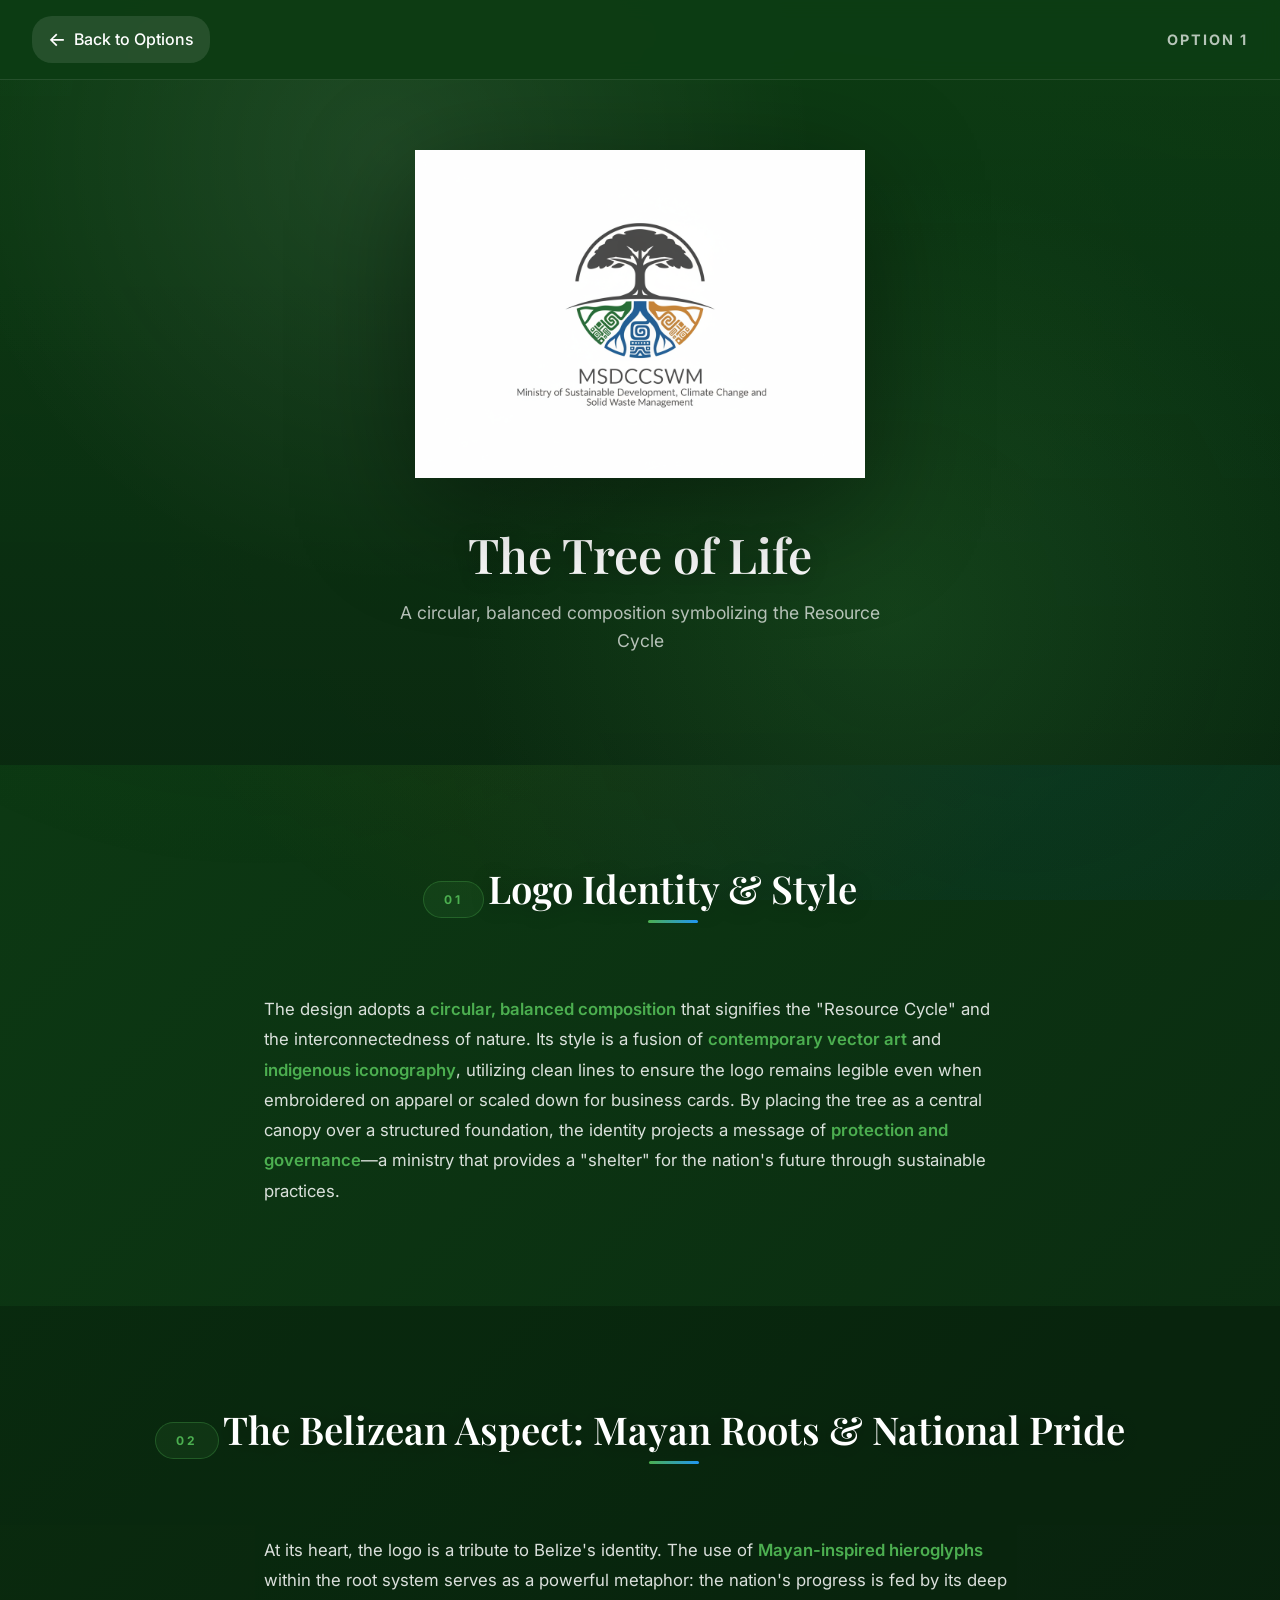
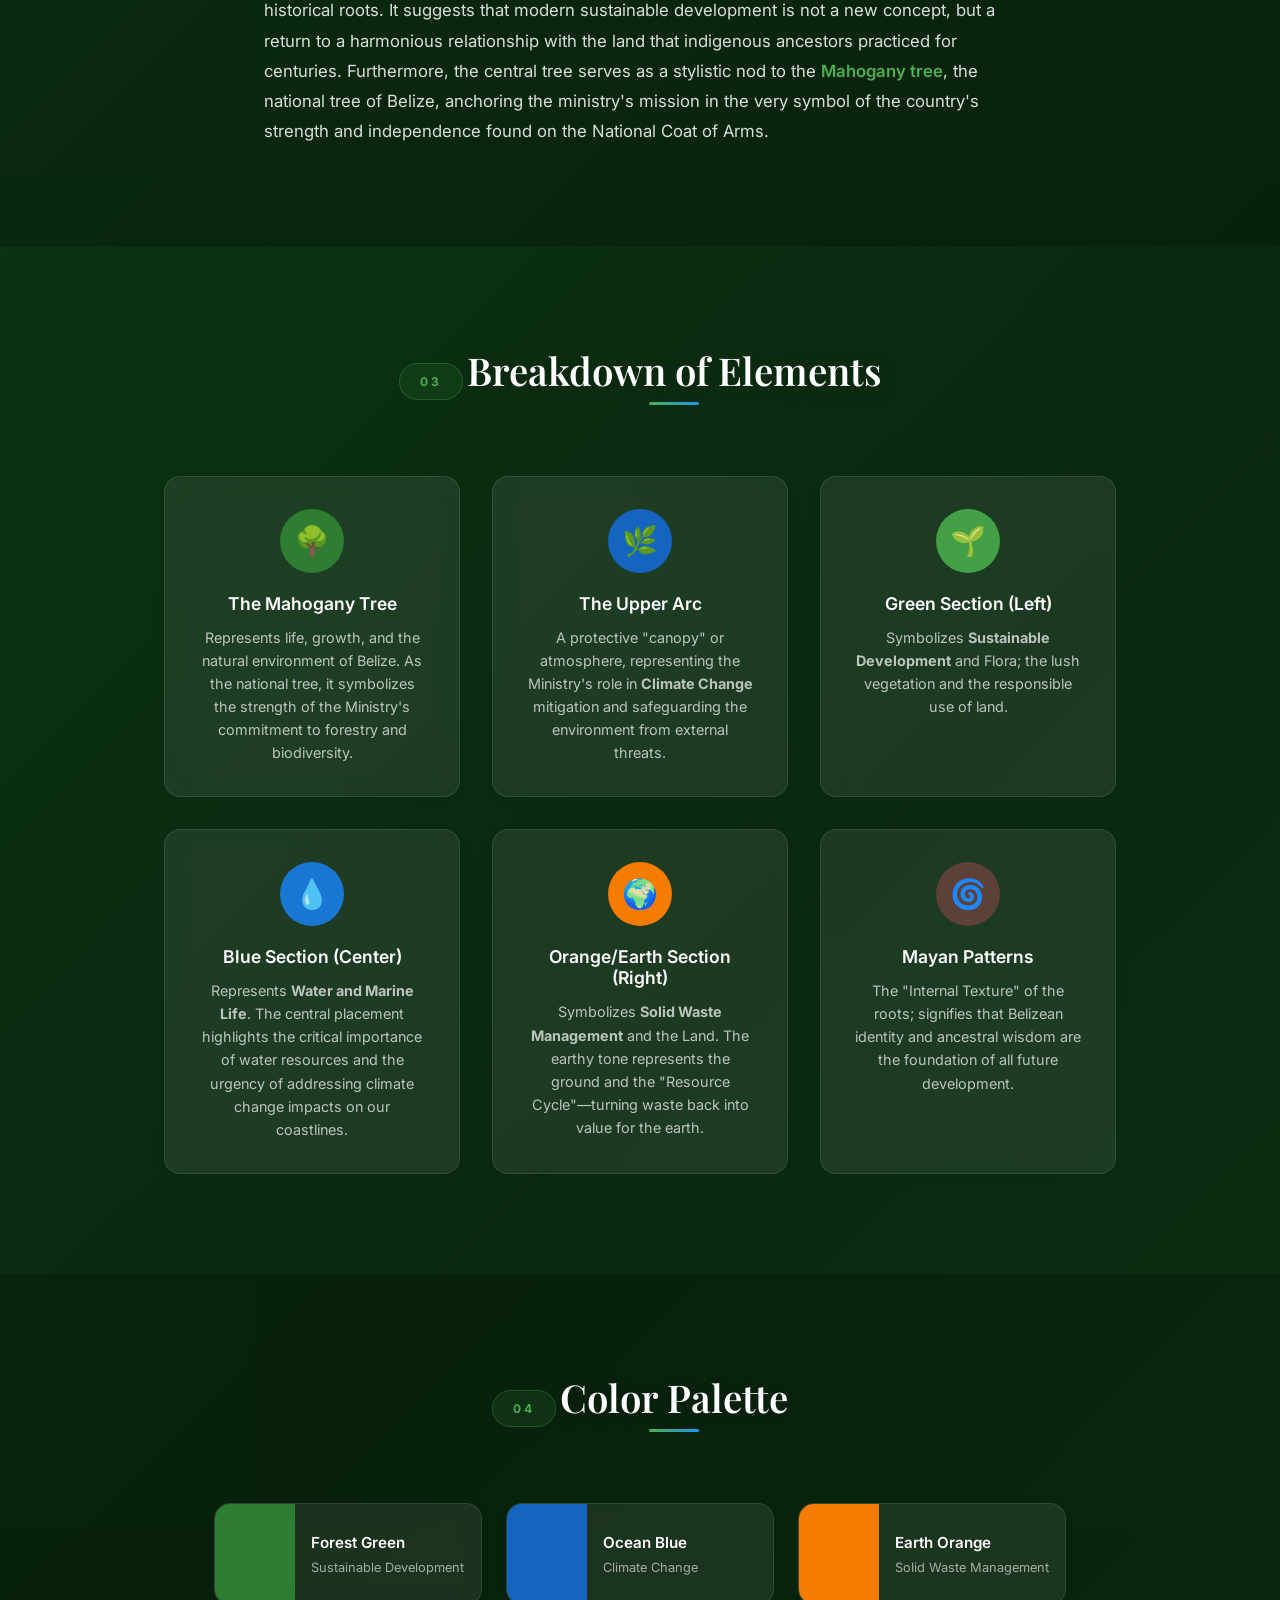
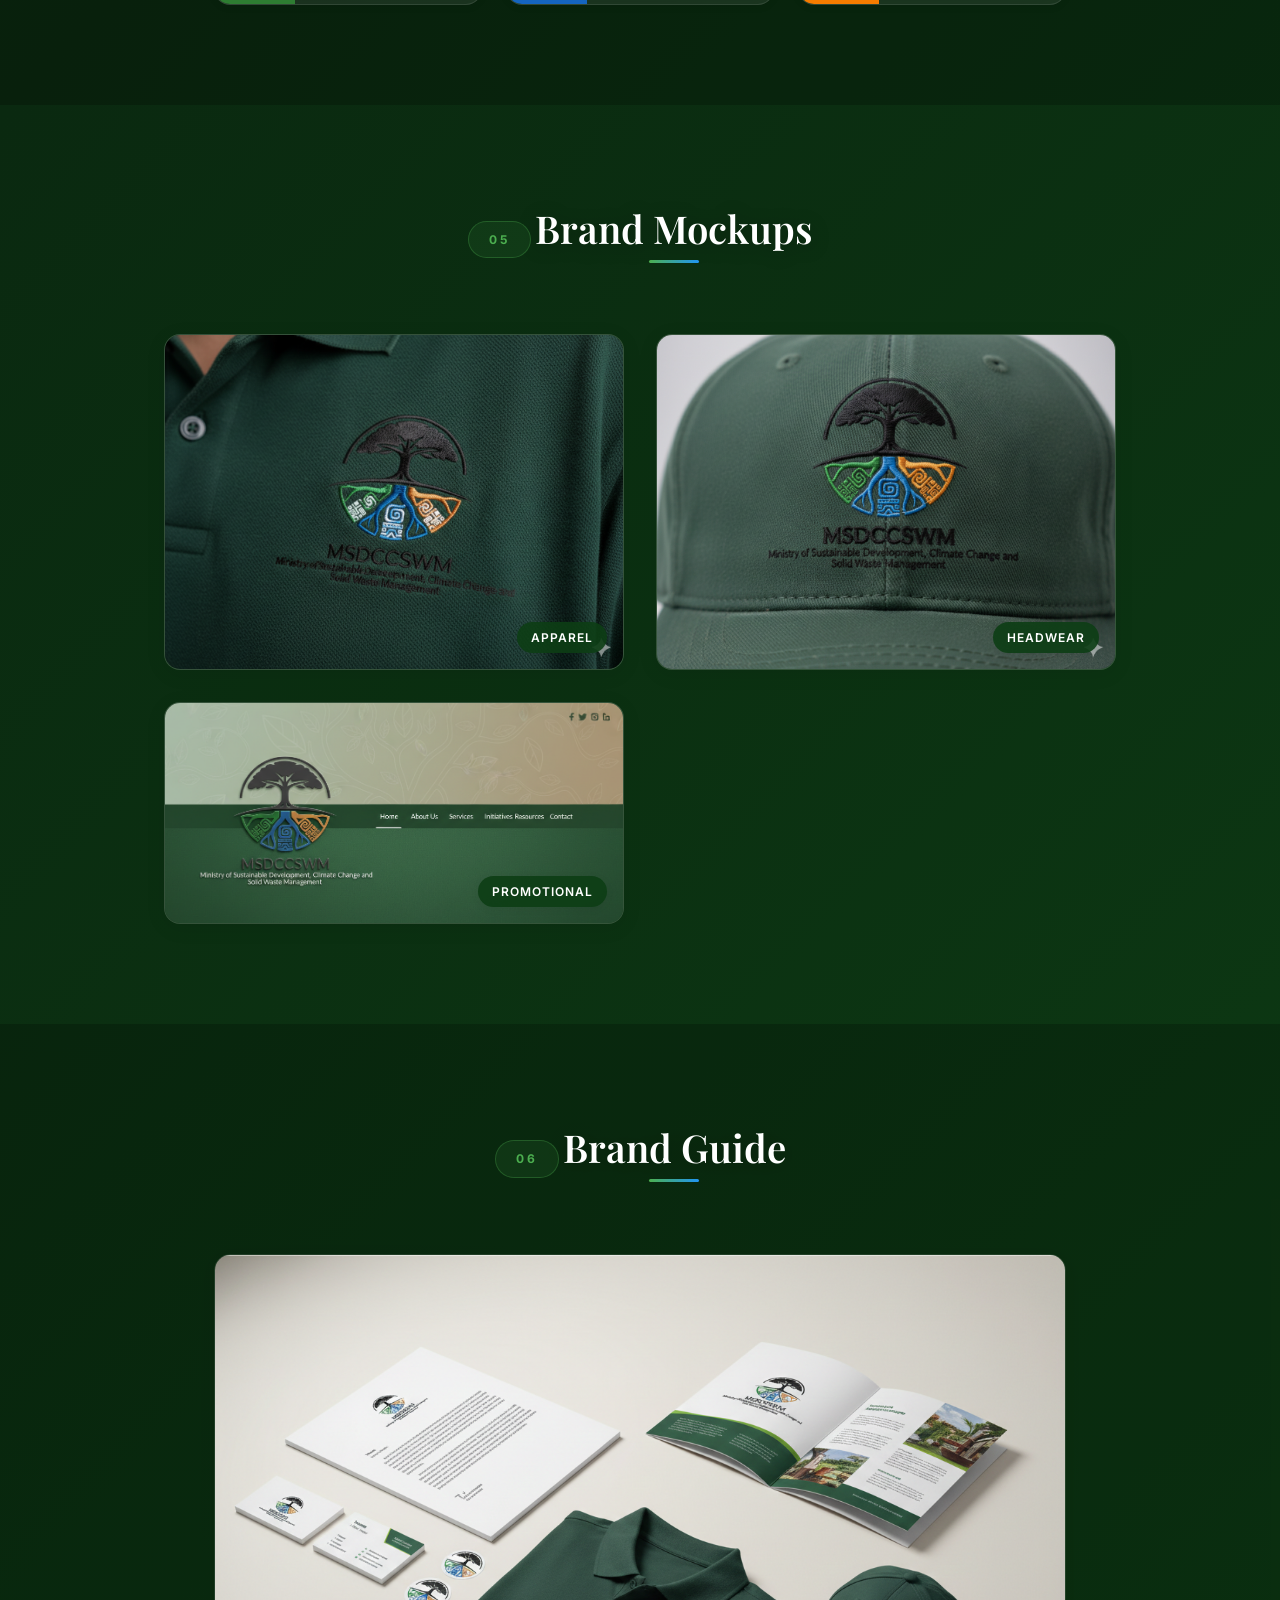
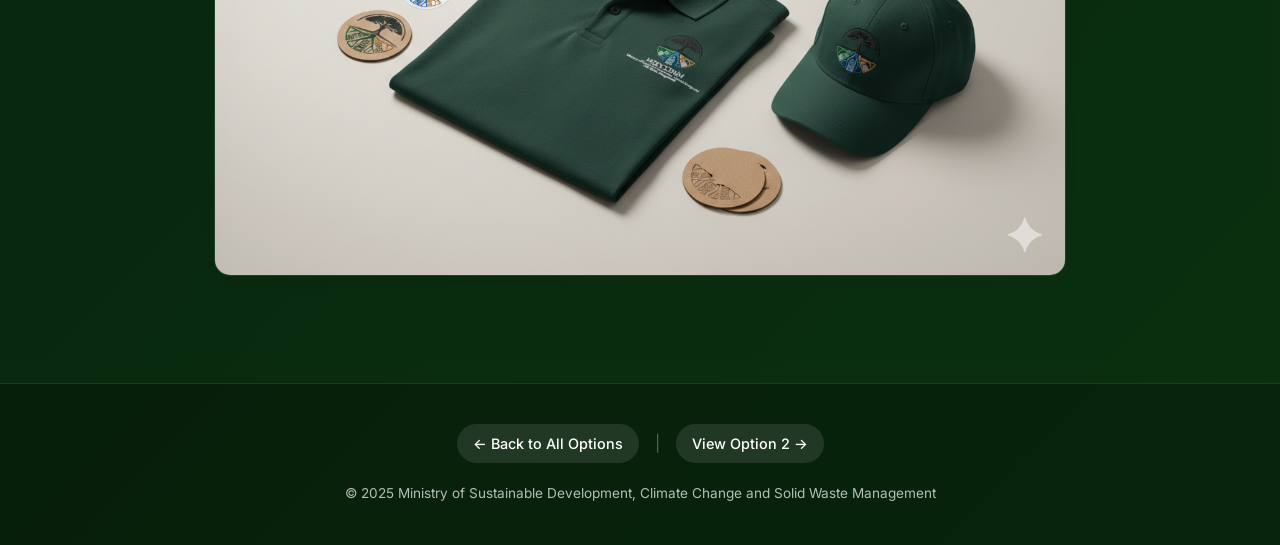
==== public/option1/index.html @ 7a2a5874 "Working V1 - Dark green theme, bigger logos, animations, lightbox" ====
<!DOCTYPE html>
<html lang="en">
<head>
    <meta charset="UTF-8">
    <meta name="viewport" content="width=device-width, initial-scale=1.0">
    <title>Option 1 - MSDCCSWM New Logo</title>
    <link rel="stylesheet" href="../css/styles.css">
    <link rel="stylesheet" href="../css/option.css">
    <link rel="preconnect" href="https://fonts.googleapis.com">
    <link rel="preconnect" href="https://fonts.gstatic.com" crossorigin>
    <link href="https://fonts.googleapis.com/css2?family=Playfair+Display:wght@400;600;700&family=Inter:wght@300;400;500;600;700&display=swap" rel="stylesheet">
</head>
<body class="option-page option-1">
    <div class="bg-pattern"></div>
    
    <!-- Navigation -->
    <nav class="top-nav">
        <a href="../index.html" class="back-link">
            <span class="back-arrow">←</span> Back to Options
        </a>
        <div class="nav-title">Option 1</div>
    </nav>

    <!-- Hero Section -->
    <section class="option-hero">
        <div class="container">
            <div class="hero-logo">
                <img src="../Option 1/LOGO.png" alt="Option 1 Logo">
            </div>
            <h1 class="hero-title">The Tree of Life</h1>
            <p class="hero-tagline">A circular, balanced composition symbolizing the Resource Cycle</p>
        </div>
    </section>

    <!-- Logo Identity -->
    <section class="content-section" id="identity">
        <div class="container">
            <div class="section-header">
                <span class="section-label">01</span>
                <h2>Logo Identity & Style</h2>
            </div>
            <div class="section-content">
                <p>The design adopts a <strong>circular, balanced composition</strong> that signifies the "Resource Cycle" and the interconnectedness of nature. Its style is a fusion of <strong>contemporary vector art</strong> and <strong>indigenous iconography</strong>, utilizing clean lines to ensure the logo remains legible even when embroidered on apparel or scaled down for business cards. By placing the tree as a central canopy over a structured foundation, the identity projects a message of <strong>protection and governance</strong>—a ministry that provides a "shelter" for the nation's future through sustainable practices.</p>
            </div>
        </div>
    </section>

    <!-- Belizean Aspect -->
    <section class="content-section alt-bg" id="belizean">
        <div class="container">
            <div class="section-header">
                <span class="section-label">02</span>
                <h2>The Belizean Aspect: Mayan Roots & National Pride</h2>
            </div>
            <div class="section-content">
                <p>At its heart, the logo is a tribute to Belize's identity. The use of <strong>Mayan-inspired hieroglyphs</strong> within the root system serves as a powerful metaphor: the nation's progress is fed by its deep historical roots. It suggests that modern sustainable development is not a new concept, but a return to a harmonious relationship with the land that indigenous ancestors practiced for centuries. Furthermore, the central tree serves as a stylistic nod to the <strong>Mahogany tree</strong>, the national tree of Belize, anchoring the ministry's mission in the very symbol of the country's strength and independence found on the National Coat of Arms.</p>
            </div>
        </div>
    </section>

    <!-- Breakdown -->
    <section class="content-section" id="breakdown">
        <div class="container">
            <div class="section-header">
                <span class="section-label">03</span>
                <h2>Breakdown of Elements</h2>
            </div>
            <div class="elements-grid">
                <div class="element-card">
                    <div class="element-icon" style="background: #2E7D32;">
                        <span>🌳</span>
                    </div>
                    <h3>The Mahogany Tree</h3>
                    <p>Represents life, growth, and the natural environment of Belize. As the national tree, it symbolizes the strength of the Ministry's commitment to forestry and biodiversity.</p>
                </div>
                <div class="element-card">
                    <div class="element-icon" style="background: #1565C0;">
                        <span>🌿</span>
                    </div>
                    <h3>The Upper Arc</h3>
                    <p>A protective "canopy" or atmosphere, representing the Ministry's role in <strong>Climate Change</strong> mitigation and safeguarding the environment from external threats.</p>
                </div>
                <div class="element-card">
                    <div class="element-icon" style="background: #43A047;">
                        <span>🌱</span>
                    </div>
                    <h3>Green Section (Left)</h3>
                    <p>Symbolizes <strong>Sustainable Development</strong> and Flora; the lush vegetation and the responsible use of land.</p>
                </div>
                <div class="element-card">
                    <div class="element-icon" style="background: #1976D2;">
                        <span>💧</span>
                    </div>
                    <h3>Blue Section (Center)</h3>
                    <p>Represents <strong>Water and Marine Life</strong>. The central placement highlights the critical importance of water resources and the urgency of addressing climate change impacts on our coastlines.</p>
                </div>
                <div class="element-card">
                    <div class="element-icon" style="background: #F57C00;">
                        <span>🌍</span>
                    </div>
                    <h3>Orange/Earth Section (Right)</h3>
                    <p>Symbolizes <strong>Solid Waste Management</strong> and the Land. The earthy tone represents the ground and the "Resource Cycle"—turning waste back into value for the earth.</p>
                </div>
                <div class="element-card">
                    <div class="element-icon" style="background: #5D4037;">
                        <span>🌀</span>
                    </div>
                    <h3>Mayan Patterns</h3>
                    <p>The "Internal Texture" of the roots; signifies that Belizean identity and ancestral wisdom are the foundation of all future development.</p>
                </div>
            </div>
        </div>
    </section>

    <!-- Color Guide -->
    <section class="content-section alt-bg" id="colors">
        <div class="container">
            <div class="section-header">
                <span class="section-label">04</span>
                <h2>Color Palette</h2>
            </div>
            <div class="color-palette">
                <div class="color-item">
                    <div class="color-swatch" style="background: #2E7D32;"></div>
                    <div class="color-info">
                        <span class="color-name">Forest Green</span>
                        <span class="color-use">Sustainable Development</span>
                    </div>
                </div>
                <div class="color-item">
                    <div class="color-swatch" style="background: #1565C0;"></div>
                    <div class="color-info">
                        <span class="color-name">Ocean Blue</span>
                        <span class="color-use">Climate Change</span>
                    </div>
                </div>
                <div class="color-item">
                    <div class="color-swatch" style="background: #F57C00;"></div>
                    <div class="color-info">
                        <span class="color-name">Earth Orange</span>
                        <span class="color-use">Solid Waste Management</span>
                    </div>
                </div>
            </div>
        </div>
    </section>

    <!-- Mockups -->
    <section class="content-section" id="mockups">
        <div class="container">
            <div class="section-header">
                <span class="section-label">05</span>
                <h2>Brand Mockups</h2>
            </div>
            <div class="mockups-grid">
                <div class="mockup-card">
                    <img src="../Option 1/SHIRT MOC UP.png" alt="Shirt Mockup">
                    <span class="mockup-label">Apparel</span>
                </div>
                <div class="mockup-card">
                    <img src="../Option 1/CAM MOC UP.png" alt="Cap Mockup">
                    <span class="mockup-label">Headwear</span>
                </div>
                <div class="mockup-card">
                    <img src="../Option 1/BANNER.png" alt="Banner Mockup">
                    <span class="mockup-label">Promotional</span>
                </div>
            </div>
        </div>
    </section>

    <!-- Brand Guide -->
    <section class="content-section alt-bg" id="brandguide">
        <div class="container">
            <div class="section-header">
                <span class="section-label">06</span>
                <h2>Brand Guide</h2>
            </div>
            <div class="brand-guide">
                <img src="../Option 1/BRAND .png" alt="Brand Guide" class="brand-guide-img">
            </div>
        </div>
    </section>

    <!-- Footer -->
    <footer class="footer">
        <div class="container">
            <div class="footer-nav">
                <a href="../index.html">← Back to All Options</a>
                <span class="divider">|</span>
                <a href="../option2/index.html">View Option 2 →</a>
            </div>
            <p>&copy; 2025 Ministry of Sustainable Development, Climate Change and Solid Waste Management</p>
        </div>
    </footer>

    <script src="../js/main.js"></script>
</body>
</html>
---- public/css/styles.css ----
:root {
    --primary-green: #1B5E20;
    --primary-blue: #0277BD;
    --primary-orange: #F57C00;
    --dark-green: #0D3D14;
    --text-dark: #1a1a1a;
    --text-light: #888;
    --bg-light: #f5f5f0;
    --white: #ffffff;
    --shadow-sm: 0 2px 8px rgba(0,0,0,0.06);
    --shadow-md: 0 4px 20px rgba(0,0,0,0.08);
    --shadow-lg: 0 8px 40px rgba(0,0,0,0.12);
    --shadow-glow: 0 0 60px rgba(27, 94, 32, 0.3);
    --radius-sm: 8px;
    --radius-md: 16px;
    --radius-lg: 24px;
}

* {
    margin: 0;
    padding: 0;
    box-sizing: border-box;
}

html {
    scroll-behavior: smooth;
}

body {
    font-family: 'Inter', -apple-system, BlinkMacSystemFont, sans-serif;
    background: linear-gradient(135deg, var(--dark-green) 0%, #0a2910 50%, var(--dark-green) 100%);
    color: var(--white);
    line-height: 1.6;
    overflow-x: hidden;
    min-height: 100vh;
}

h1, h2, h3, h4 {
    font-family: 'Playfair Display', Georgia, serif;
    font-weight: 600;
    line-height: 1.2;
}

.container {
    max-width: 1200px;
    margin: 0 auto;
    padding: 0 24px;
}

/* Background Pattern */
.bg-pattern {
    position: fixed;
    top: 0;
    left: 0;
    width: 100%;
    height: 100%;
    background-image: 
        radial-gradient(circle at 20% 30%, rgba(27, 94, 32, 0.15) 0%, transparent 50%),
        radial-gradient(circle at 80% 70%, rgba(2, 119, 189, 0.1) 0%, transparent 50%),
        radial-gradient(circle at 50% 50%, rgba(245, 124, 0, 0.08) 0%, transparent 70%);
    pointer-events: none;
    z-index: -1;
}

/* Floating Shapes */
.floating-shape {
    position: fixed;
    border-radius: 50%;
    opacity: 0.3;
    pointer-events: none;
    z-index: -1;
    animation: float 20s ease-in-out infinite;
}

.shape-1 {
    width: 400px;
    height: 400px;
    background: linear-gradient(135deg, rgba(27, 94, 32, 0.2), transparent);
    top: 5%;
    left: -150px;
    animation-delay: 0s;
}

.shape-2 {
    width: 300px;
    height: 300px;
    background: linear-gradient(135deg, rgba(2, 119, 189, 0.15), transparent);
    top: 30%;
    right: -100px;
    animation-delay: -5s;
}

.shape-3 {
    width: 350px;
    height: 350px;
    background: linear-gradient(135deg, rgba(245, 124, 0, 0.1), transparent);
    bottom: 10%;
    left: 10%;
    animation-delay: -10s;
}

@keyframes float {
    0%, 100% { transform: translate(0, 0) rotate(0deg); }
    25% { transform: translate(30px, -30px) rotate(5deg); }
    50% { transform: translate(0, -40px) rotate(0deg); }
    75% { transform: translate(-30px, -20px) rotate(-5deg); }
}

/* Walk-in Animations */
@keyframes walkInLeft {
    from {
        opacity: 0;
        transform: translateX(-100px);
    }
    to {
        opacity: 1;
        transform: translateX(0);
    }
}

@keyframes walkInRight {
    from {
        opacity: 0;
        transform: translateX(100px);
    }
    to {
        opacity: 1;
        transform: translateX(0);
    }
}

@keyframes walkInUp {
    from {
        opacity: 0;
        transform: translateY(60px);
    }
    to {
        opacity: 1;
        transform: translateY(0);
    }
}

@keyframes scaleIn {
    from {
        opacity: 0;
        transform: scale(0.8);
    }
    to {
        opacity: 1;
        transform: scale(1);
    }
}

@keyframes glowPulse {
    0%, 100% { box-shadow: 0 0 30px rgba(27, 94, 32, 0.3); }
    50% { box-shadow: 0 0 60px rgba(27, 94, 32, 0.5); }
}

/* Old Logo Section */
.old-logo-section {
    min-height: 100vh;
    display: flex;
    flex-direction: column;
    justify-content: center;
    align-items: center;
    padding: 60px 24px;
    position: relative;
    background: linear-gradient(180deg, rgba(13, 61, 20, 0.95) 0%, rgba(10, 41, 16, 0.98) 100%);
    overflow: hidden;
}

.old-logo-section::before {
    content: '';
    position: absolute;
    top: 0;
    left: 0;
    right: 0;
    bottom: 0;
    background: 
        radial-gradient(circle at 30% 20%, rgba(255,255,255,0.05) 0%, transparent 40%),
        radial-gradient(circle at 70% 80%, rgba(27, 94, 32, 0.2) 0%, transparent 40%);
    pointer-events: none;
}

.section-label {
    font-size: 12px;
    font-weight: 600;
    letter-spacing: 3px;
    text-transform: uppercase;
    color: rgba(255,255,255,0.6);
    margin-bottom: 32px;
    padding: 8px 20px;
    border: 1px solid rgba(255,255,255,0.2);
    border-radius: 30px;
    animation: walkInUp 0.8s ease-out;
    position: relative;
    z-index: 1;
}

.old-logo-wrapper {
    position: relative;
    animation: scaleIn 1s ease-out, glowPulse 4s ease-in-out infinite;
    z-index: 1;
}

.old-logo {
    max-width: 600px;
    width: 100%;
    height: auto;
    filter: drop-shadow(0 20px 60px rgba(0,0,0,0.4));
    transition: transform 0.5s ease, filter 0.5s ease;
}

.old-logo:hover {
    transform: scale(1.05);
    filter: drop-shadow(0 30px 80px rgba(27, 94, 32, 0.5));
}

.scroll-indicator {
    position: absolute;
    bottom: 40px;
    left: 50%;
    transform: translateX(-50%);
    display: flex;
    flex-direction: column;
    align-items: center;
    gap: 12px;
    animation: fadeIn 1s ease-out 0.8s both;
}

.scroll-indicator span {
    font-size: 13px;
    color: rgba(255,255,255,0.5);
    letter-spacing: 1px;
}

.scroll-arrow {
    width: 24px;
    height: 24px;
    border-right: 2px solid #4CAF50;
    border-bottom: 2px solid #4CAF50;
    transform: rotate(45deg);
    animation: bounce 2s infinite;
}

@keyframes bounce {
    0%, 20%, 50%, 80%, 100% { transform: translateY(0) rotate(45deg); }
    40% { transform: translateY(10px) rotate(45deg); }
    60% { transform: translateY(5px) rotate(45deg); }
}

@keyframes fadeIn {
    from { opacity: 0; }
    to { opacity: 1; }
}

/* Options Section */
.options-section {
    padding: 100px 0;
    background: transparent;
    position: relative;
}

.options-section::before {
    content: '';
    position: absolute;
    top: 0;
    left: 0;
    right: 0;
    height: 1px;
    background: linear-gradient(90deg, transparent, rgba(255,255,255,0.2), transparent);
}

.main-title {
    text-align: center;
    margin-bottom: 80px;
    animation: walkInUp 0.8s ease-out;
}

.main-title h1 {
    font-size: clamp(2.5rem, 5vw, 4rem);
    color: var(--white);
    margin-bottom: 16px;
    position: relative;
    display: inline-block;
    text-shadow: 0 2px 20px rgba(0,0,0,0.3);
}

.main-title h1::after {
    content: '';
    position: absolute;
    bottom: -8px;
    left: 50%;
    transform: translateX(-50%);
    width: 60px;
    height: 3px;
    background: linear-gradient(90deg, #4CAF50, #2196F3);
    border-radius: 2px;
}

.main-title .subtitle {
    font-size: 1.1rem;
    color: #4CAF50;
    font-weight: 500;
    margin-top: 24px;
    letter-spacing: 0.5px;
}

.main-title .tagline {
    font-size: 1rem;
    color: rgba(255,255,255,0.7);
    margin-top: 12px;
    max-width: 600px;
    margin-left: auto;
    margin-right: auto;
}

/* Options Grid */
.options-grid {
    display: grid;
    grid-template-columns: repeat(auto-fit, minmax(340px, 1fr));
    gap: 40px;
    max-width: 1100px;
    margin: 0 auto;
}

.option-card {
    background: rgba(255, 255, 255, 0.08);
    backdrop-filter: blur(10px);
    border: 1px solid rgba(255, 255, 255, 0.1);
    border-radius: var(--radius-lg);
    overflow: hidden;
    box-shadow: var(--shadow-md);
    transition: all 0.4s cubic-bezier(0.4, 0, 0.2, 1);
    position: relative;
    animation: walkInUp 0.8s ease-out both;
}

.option-card:nth-child(1) { animation-delay: 0.1s; }
.option-card:nth-child(2) { animation-delay: 0.2s; }
.option-card:nth-child(3) { animation-delay: 0.3s; }

.option-card:hover {
    transform: translateY(-12px) scale(1.02);
    box-shadow: var(--shadow-lg), 0 0 40px rgba(27, 94, 32, 0.2);
    background: rgba(255, 255, 255, 0.12);
}

.option-number {
    position: absolute;
    top: 20px;
    left: 20px;
    background: linear-gradient(135deg, #4CAF50, #2E7D32);
    color: var(--white);
    font-size: 11px;
    font-weight: 700;
    letter-spacing: 2px;
    padding: 6px 14px;
    border-radius: 20px;
    z-index: 2;
}

.option-preview {
    background: linear-gradient(135deg, rgba(255,255,255,0.1) 0%, rgba(255,255,255,0.02) 100%);
    padding: 50px 40px;
    display: flex;
    align-items: center;
    justify-content: center;
    position: relative;
    overflow: hidden;
}

.option-preview::before {
    content: '';
    position: absolute;
    top: 0;
    left: 0;
    right: 0;
    bottom: 0;
    background: 
        radial-gradient(circle at 30% 30%, rgba(255,255,255,0.1) 0%, transparent 50%),
        radial-gradient(circle at 70% 70%, rgba(0,0,0,0.1) 0%, transparent 50%);
}

.option-preview img {
    max-width: 180px;
    width: 100%;
    height: auto;
    position: relative;
    z-index: 1;
    transition: transform 0.4s ease, filter 0.4s ease;
    filter: drop-shadow(0 10px 30px rgba(0,0,0,0.3));
}

.option-card:hover .option-preview img {
    transform: scale(1.15);
    filter: drop-shadow(0 20px 40px rgba(27, 94, 32, 0.4));
}

.option-info {
    padding: 32px;
}

.option-info h2 {
    font-size: 1.4rem;
    margin-bottom: 12px;
    color: var(--white);
}

.option-info p {
    font-size: 0.95rem;
    color: rgba(255,255,255,0.7);
    line-height: 1.7;
    margin-bottom: 24px;
}

.btn {
    display: inline-block;
    padding: 14px 32px;
    font-size: 0.9rem;
    font-weight: 600;
    letter-spacing: 0.5px;
    text-decoration: none;
    border-radius: var(--radius-sm);
    transition: all 0.3s ease;
    cursor: pointer;
    width: 100%;
    text-align: center;
}

.btn-primary {
    background: linear-gradient(135deg, #4CAF50, #2E7D32);
    color: var(--white);
    border: none;
    box-shadow: 0 4px 15px rgba(27, 94, 32, 0.3);
}

.btn-primary:hover {
    background: linear-gradient(135deg, #66BB6A, #4CAF50);
    transform: translateY(-2px);
    box-shadow: 0 6px 20px rgba(27, 94, 32, 0.4);
}

.option-colors {
    display: flex;
    gap: 10px;
    padding: 0 32px 24px;
}

.color-dot {
    width: 28px;
    height: 28px;
    border-radius: 50%;
    box-shadow: inset 0 -2px 4px rgba(0,0,0,0.2), 0 2px 8px rgba(0,0,0,0.2);
    border: 2px solid rgba(255,255,255,0.2);
}

/* Footer */
.footer {
    background: rgba(0,0,0,0.3);
    color: var(--white);
    padding: 40px 0;
    text-align: center;
    border-top: 1px solid rgba(255,255,255,0.1);
}

.footer p {
    font-size: 0.9rem;
    opacity: 0.7;
}

.footer-sub {
    font-size: 0.8rem !important;
    opacity: 0.5 !important;
    margin-top: 8px;
    letter-spacing: 2px;
    text-transform: uppercase;
}

/* Responsive */
@media (max-width: 768px) {
    .old-logo-section {
        min-height: 80vh;
    }
    
    .old-logo {
        max-width: 350px;
    }
    
    .options-grid {
        grid-template-columns: 1fr;
        padding: 0 16px;
    }
    
    .main-title {
        margin-bottom: 48px;
        padding: 0 16px;
    }
    
    .option-info {
        padding: 24px;
    }
    
    .option-colors {
        padding: 0 24px 20px;
    }
}

/* Image Blow-up on Hover (Lightbox) */
.lightbox {
    display: none;
    position: fixed;
    top: 0;
    left: 0;
    width: 100%;
    height: 100%;
    background: rgba(0,0,0,0.95);
    z-index: 9999;
    justify-content: center;
    align-items: center;
    cursor: zoom-out;
    animation: fadeIn 0.3s ease;
}

.lightbox.active {
    display: flex;
}

.lightbox img {
    max-width: 90%;
    max-height: 90%;
    object-fit: contain;
    border-radius: var(--radius-md);
    box-shadow: 0 0 60px rgba(27, 94, 32, 0.3);
    transition: transform 0.3s ease;
}

.lightbox:hover img {
    transform: scale(1.05);
}

/* Interactive hover effects */
.hover-zoom {
    cursor: zoom-in;
    transition: transform 0.3s ease;
}

.hover-zoom:hover {
    transform: scale(1.05);
}

/* Version Badge */
.version-badge {
    position: fixed;
    top: 20px;
    right: 20px;
    background: linear-gradient(135deg, #4CAF50, #2E7D32);
    color: white;
    padding: 8px 16px;
    border-radius: 20px;
    font-size: 12px;
    font-weight: 700;
    letter-spacing: 1px;
    z-index: 9999;
    box-shadow: 0 4px 15px rgba(76, 175, 80, 0.4);
    animation: fadeIn 0.5s ease;
}
---- public/css/option.css ----
/* Option Page Styles - Working V1 */

body {
    background: linear-gradient(135deg, var(--dark-green) 0%, #0a2910 50%, var(--dark-green) 100%) !important;
    color: var(--white) !important;
}

/* Top Navigation */
.top-nav {
    position: fixed;
    top: 0;
    left: 0;
    right: 0;
    display: flex;
    justify-content: space-between;
    align-items: center;
    padding: 16px 32px;
    background: rgba(13, 61, 20, 0.95) !important;
    backdrop-filter: blur(10px);
    z-index: 1000;
    border-bottom: 1px solid rgba(255,255,255,0.1);
}

.back-link {
    display: flex;
    align-items: center;
    gap: 8px;
    color: var(--white) !important;
    text-decoration: none;
    font-weight: 500;
   0.9rem font-size: ;
    transition: all 0.3s ease;
    padding: 8px 16px;
    border-radius: 20px;
    background: rgba(255,255,255,0.1);
}

.back-link:hover {
    background: rgba(255,255,255,0.2);
    color: #4CAF50 !important;
}

.back-arrow {
    font-size: 1.2rem;
}

.nav-title {
    font-weight: 700;
    font-size: 0.9rem;
    letter-spacing: 2px;
    text-transform: uppercase;
    color: rgba(255,255,255,0.7);
}

/* Option Hero - BIGGER LOGO */
.option-hero {
    min-height: 85vh;
    display: flex;
    flex-direction: column;
    justify-content: center;
    align-items: center;
    padding: 120px 24px 80px;
    text-align: center;
    position: relative;
    background: linear-gradient(180deg, rgba(13, 61, 20, 0.9) 0%, rgba(10, 41, 16, 0.95) 100%);
    overflow: hidden;
}

.option-hero::before {
    content: '';
    position: absolute;
    top: 0;
    left: 0;
    right: 0;
    bottom: 0;
    background: 
        radial-gradient(circle at 30% 20%, rgba(255,255,255,0.08) 0%, transparent 40%),
        radial-gradient(circle at 70% 80%, rgba(76, 175, 80, 0.15) 0%, transparent 40%);
    pointer-events: none;
}

.hero-logo {
    margin-bottom: 40px;
    animation: scaleIn 1s ease-out, glowPulse 4s ease-in-out infinite;
    position: relative;
    z-index: 1;
}

.hero-logo img {
    max-width: 450px !important;
    width: 100%;
    height: auto;
    filter: drop-shadow(0 30px 60px rgba(0,0,0,0.4));
    transition: transform 0.5s ease, filter 0.5s ease;
}

.hero-logo:hover img {
    transform: scale(1.08);
    filter: drop-shadow(0 40px 80px rgba(76, 175, 80, 0.4));
}

.hero-title {
    font-size: clamp(2rem, 4vw, 3rem);
    color: var(--white) !important;
    margin-bottom: 16px;
    animation: walkInUp 0.8s ease-out 0.1s both;
    text-shadow: 0 2px 20px rgba(0,0,0,0.3);
}

.hero-tagline {
    font-size: 1.1rem;
    color: rgba(255,255,255,0.7) !important;
    max-width: 500px;
    animation: walkInUp 0.8s ease-out 0.2s both;
}

/* Animations */
@keyframes walkInUp {
    from {
        opacity: 0;
        transform: translateY(60px);
    }
    to {
        opacity: 1;
        transform: translateY(0);
    }
}

@keyframes scaleIn {
    from {
        opacity: 0;
        transform: scale(0.8);
    }
    to {
        opacity: 1;
        transform: scale(1);
    }
}

@keyframes glowPulse {
    0%, 100% { box-shadow: 0 0 40px rgba(76, 175, 80, 0.3); }
    50% { box-shadow: 0 0 80px rgba(76, 175, 80, 0.5); }
}

/* Content Sections */
.content-section {
    padding: 100px 0;
    position: relative;
}

.content-section.alt-bg {
    background: rgba(0,0,0,0.2) !important;
}

.section-header {
    text-align: center;
    margin-bottom: 60px;
    animation: walkInUp 0.6s ease-out;
}

.section-header .section-label {
    display: inline-block;
    font-size: 12px;
    font-weight: 700;
    letter-spacing: 3px;
    color: #4CAF50 !important;
    margin-bottom: 16px;
    padding: 8px 20px;
    border: 1px solid rgba(76, 175, 80, 0.3);
    border-radius: 20px;
    background: rgba(76, 175, 80, 0.1);
}

.section-header h2 {
    font-size: clamp(1.8rem, 3vw, 2.5rem);
    color: var(--white) !important;
    position: relative;
    display: inline-block;
    text-shadow: 0 2px 20px rgba(0,0,0,0.3);
}

.section-header h2::after {
    content: '';
    position: absolute;
    bottom: -12px;
    left: 50%;
    transform: translateX(-50%);
    width: 50px;
    height: 3px;
    background: linear-gradient(90deg, #4CAF50, #2196F3);
    border-radius: 2px;
}

.section-content {
    max-width: 800px;
    margin: 0 auto;
    padding: 0 24px;
}

.section-content p {
    font-size: 1.05rem;
    line-height: 1.8;
    color: rgba(255,255,255,0.85) !important;
}

.section-content p strong {
    color: #4CAF50 !important;
    font-weight: 600;
}

.section-content .mt-4 {
    margin-top: 24px;
}

/* Elements Grid */
.elements-grid {
    display: grid;
    grid-template-columns: repeat(auto-fit, minmax(280px, 1fr));
    gap: 32px;
    max-width: 1000px;
    margin: 0 auto;
    padding: 0 24px;
}

.element-card {
    background: rgba(255,255,255,0.08) !important;
    backdrop-filter: blur(10px);
    border: 1px solid rgba(255,255,255,0.1);
    border-radius: var(--radius-md);
    padding: 32px;
    box-shadow: var(--shadow-sm);
    transition: all 0.3s ease;
    text-align: center;
    animation: walkInUp 0.6s ease-out both;
}

.element-card:nth-child(1) { animation-delay: 0.1s; }
.element-card:nth-child(2) { animation-delay: 0.15s; }
.element-card:nth-child(3) { animation-delay: 0.2s; }
.element-card:nth-child(4) { animation-delay: 0.25s; }
.element-card:nth-child(5) { animation-delay: 0.3s; }
.element-card:nth-child(6) { animation-delay: 0.35s; }

.element-card:hover {
    transform: translateY(-8px);
    box-shadow: var(--shadow-lg), 0 0 30px rgba(76, 175, 80, 0.2);
    background: rgba(255,255,255,0.12) !important;
}

.element-icon {
    width: 64px;
    height: 64px;
    border-radius: 50%;
    display: flex;
    align-items: center;
    justify-content: center;
    margin: 0 auto 20px;
    font-size: 1.8rem;
}

.element-card h3 {
    font-family: 'Inter', sans-serif;
    font-size: 1.1rem;
    font-weight: 600;
    margin-bottom: 12px;
    color: var(--white) !important;
}

.element-card p {
    font-size: 0.9rem;
    color: rgba(255,255,255,0.7) !important;
    line-height: 1.6;
}

/* Color Palette */
.color-palette {
    display: grid;
    grid-template-columns: repeat(auto-fit, minmax(220px, 1fr));
    gap: 24px;
    max-width: 900px;
    margin: 0 auto;
    padding: 0 24px;
}

.color-item {
    background: rgba(255,255,255,0.08) !important;
    backdrop-filter: blur(10px);
    border: 1px solid rgba(255,255,255,0.1);
    border-radius: var(--radius-md);
    overflow: hidden;
    box-shadow: var(--shadow-sm);
    display: flex;
    transition: transform 0.3s ease, box-shadow 0.3s ease;
}

.color-item:hover {
    transform: translateY(-4px) scale(1.02);
    box-shadow: var(--shadow-md), 0 0 20px rgba(76, 175, 80, 0.2);
}

.color-swatch {
    width: 80px;
    min-height: 100px;
    flex-shrink: 0;
}

.color-info {
    padding: 16px;
    display: flex;
    flex-direction: column;
    justify-content: center;
}

.color-name {
    font-weight: 600;
    font-size: 0.95rem;
    color: var(--white) !important;
    margin-bottom: 4px;
}

.color-use {
    font-size: 0.8rem;
    color: rgba(255,255,255,0.6) !important;
    line-height: 1.4;
}

/* Color Symbolism */
.color-symbolism {
    margin-top: 40px;
    display: flex;
    flex-direction: column;
    gap: 20px;
}

.symbolism-item {
    display: flex;
    align-items: flex-start;
    gap: 16px;
    padding: 20px;
    background: rgba(255,255,255,0.08) !important;
    border: 1px solid rgba(255,255,255,0.1);
    border-radius: var(--radius-sm);
    box-shadow: var(--shadow-sm);
}

.symbolism-color {
    width: 40px;
    height: 40px;
    border-radius: 8px;
    flex-shrink: 0;
    border: 2px solid rgba(255,255,255,0.2);
}

.symbolism-item p, .symbolism-item div:not(.symbolism-color) {
    font-size: 0.95rem;
    color: rgba(255,255,255,0.85) !important;
    line-height: 1.6;
}

/* Mayan Elements */
.mayan-elements {
    margin-top: 40px;
    display: flex;
    flex-direction: column;
    gap: 24px;
}

.mayan-item {
    display: flex;
    align-items: flex-start;
    gap: 20px;
    padding: 24px;
    background: rgba(255,255,255,0.08) !important;
    border: 1px solid rgba(255,255,255,0.1);
    border-radius: var(--radius-md);
    box-shadow: var(--shadow-sm);
    transition: all 0.3s ease;
}

.mayan-item:hover {
    background: rgba(255,255,255,0.12) !important;
    transform: translateX(8px);
}

.mayan-icon {
    font-size: 2rem;
    width: 60px;
    height: 60px;
    display: flex;
    align-items: center;
    justify-content: center;
    background: rgba(76, 175, 80, 0.2);
    border-radius: 12px;
    flex-shrink: 0;
}

.mayan-item p {
    font-size: 0.95rem;
    color: rgba(255,255,255,0.85) !important;
    line-height: 1.6;
}

/* Mockups Grid - Image Blow-up on Hover */
.mockups-grid {
    display: grid;
    grid-template-columns: repeat(auto-fit, minmax(300px, 1fr));
    gap: 32px;
    max-width: 1000px;
    margin: 0 auto;
    padding: 0 24px;
}

.mockup-card {
    background: rgba(255,255,255,0.08) !important;
    border: 1px solid rgba(255,255,255,0.1);
    border-radius: var(--radius-md);
    overflow: hidden;
    box-shadow: var(--shadow-md);
    transition: all 0.3s ease;
    position: relative;
    cursor: zoom-in;
}

.mockup-card:hover {
    transform: translateY(-8px) scale(1.02);
    box-shadow: var(--shadow-lg), 0 0 40px rgba(76, 175, 80, 0.3);
}

.mockup-card img {
    width: 100%;
    height: auto;
    display: block;
    transition: transform 0.3s ease;
}

.mockup-card:hover img {
    transform: scale(1.1);
}

.mockup-label {
    position: absolute;
    bottom: 16px;
    right: 16px;
    background: rgba(13, 61, 20, 0.9) !important;
    color: var(--white);
    padding: 6px 14px;
    border-radius: 20px;
    font-size: 0.75rem;
    font-weight: 600;
    letter-spacing: 1px;
    text-transform: uppercase;
    box-shadow: var(--shadow-sm);
}

/* Brand Guide - Clickable */
.brand-guide {
    max-width: 900px;
    margin: 0 auto;
    padding: 0 24px;
}

.brand-guide-img {
    width: 100%;
    height: auto;
    border-radius: var(--radius-md);
    box-shadow: var(--shadow-md);
    transition: all 0.3s ease;
    cursor: zoom-in;
    border: 1px solid rgba(255,255,255,0.1);
}

.brand-guide-img:hover {
    transform: scale(1.02);
    box-shadow: var(--shadow-lg), 0 0 30px rgba(76, 175, 80, 0.3);
}

/* Footer */
.footer {
    background: rgba(0,0,0,0.4) !important;
    color: var(--white) !important;
    padding: 40px 0;
    text-align: center;
    border-top: 1px solid rgba(255,255,255,0.1);
}

.footer-nav {
    display: flex;
    justify-content: center;
    align-items: center;
    gap: 16px;
    margin-bottom: 20px;
}

.footer-nav a {
    color: var(--white) !important;
    text-decoration: none;
    font-weight: 500;
    font-size: 0.9rem;
    transition: all 0.3s ease;
    padding: 8px 16px;
    border-radius: 20px;
    background: rgba(255,255,255,0.1);
}

.footer-nav a:hover {
    background: rgba(76, 175, 80, 0.3);
    color: #4CAF50 !important;
}

.footer-nav .divider {
    opacity: 0.3;
}

.footer p {
    font-size: 0.85rem;
    opacity: 0.7;
}

/* Lightbox */
.lightbox {
    display: none;
    position: fixed;
    top: 0;
    left: 0;
    width: 100%;
    height: 100%;
    background: rgba(0,0,0,0.95);
    z-index: 9999;
    justify-content: center;
    align-items: center;
    cursor: zoom-out;
    animation: fadeIn 0.3s ease;
}

.lightbox.active {
    display: flex;
}

.lightbox img {
    max-width: 90%;
    max-height: 90%;
    object-fit: contain;
    border-radius: var(--radius-md);
    box-shadow: 0 0 60px rgba(76, 175, 80, 0.4);
    transition: transform 0.3s ease;
}

.lightbox:hover img {
    transform: scale(1.05);
}

@keyframes fadeIn {
    from { opacity: 0; }
    to { opacity: 1; }
}

/* Responsive */
@media (max-width: 768px) {
    .top-nav {
        padding: 12px 20px;
    }
    
    .nav-title {
        font-size: 0.75rem;
    }
    
    .option-hero {
        padding: 100px 20px 60px;
        min-height: 70vh;
    }
    
    .hero-logo img {
        max-width: 280px !important;
    }
    
    .content-section {
        padding: 60px 0;
    }
    
    .elements-grid,
    .mockups-grid {
        grid-template-columns: 1fr;
    }
    
    .mayan-item {
        flex-direction: column;
        text-align: center;
    }
    
    .mayan-icon {
        margin: 0 auto;
    }
    
    .color-item {
        flex-direction: column;
    }
    
    .color-swatch {
        width: 100%;
        height: 60px;
    }
}
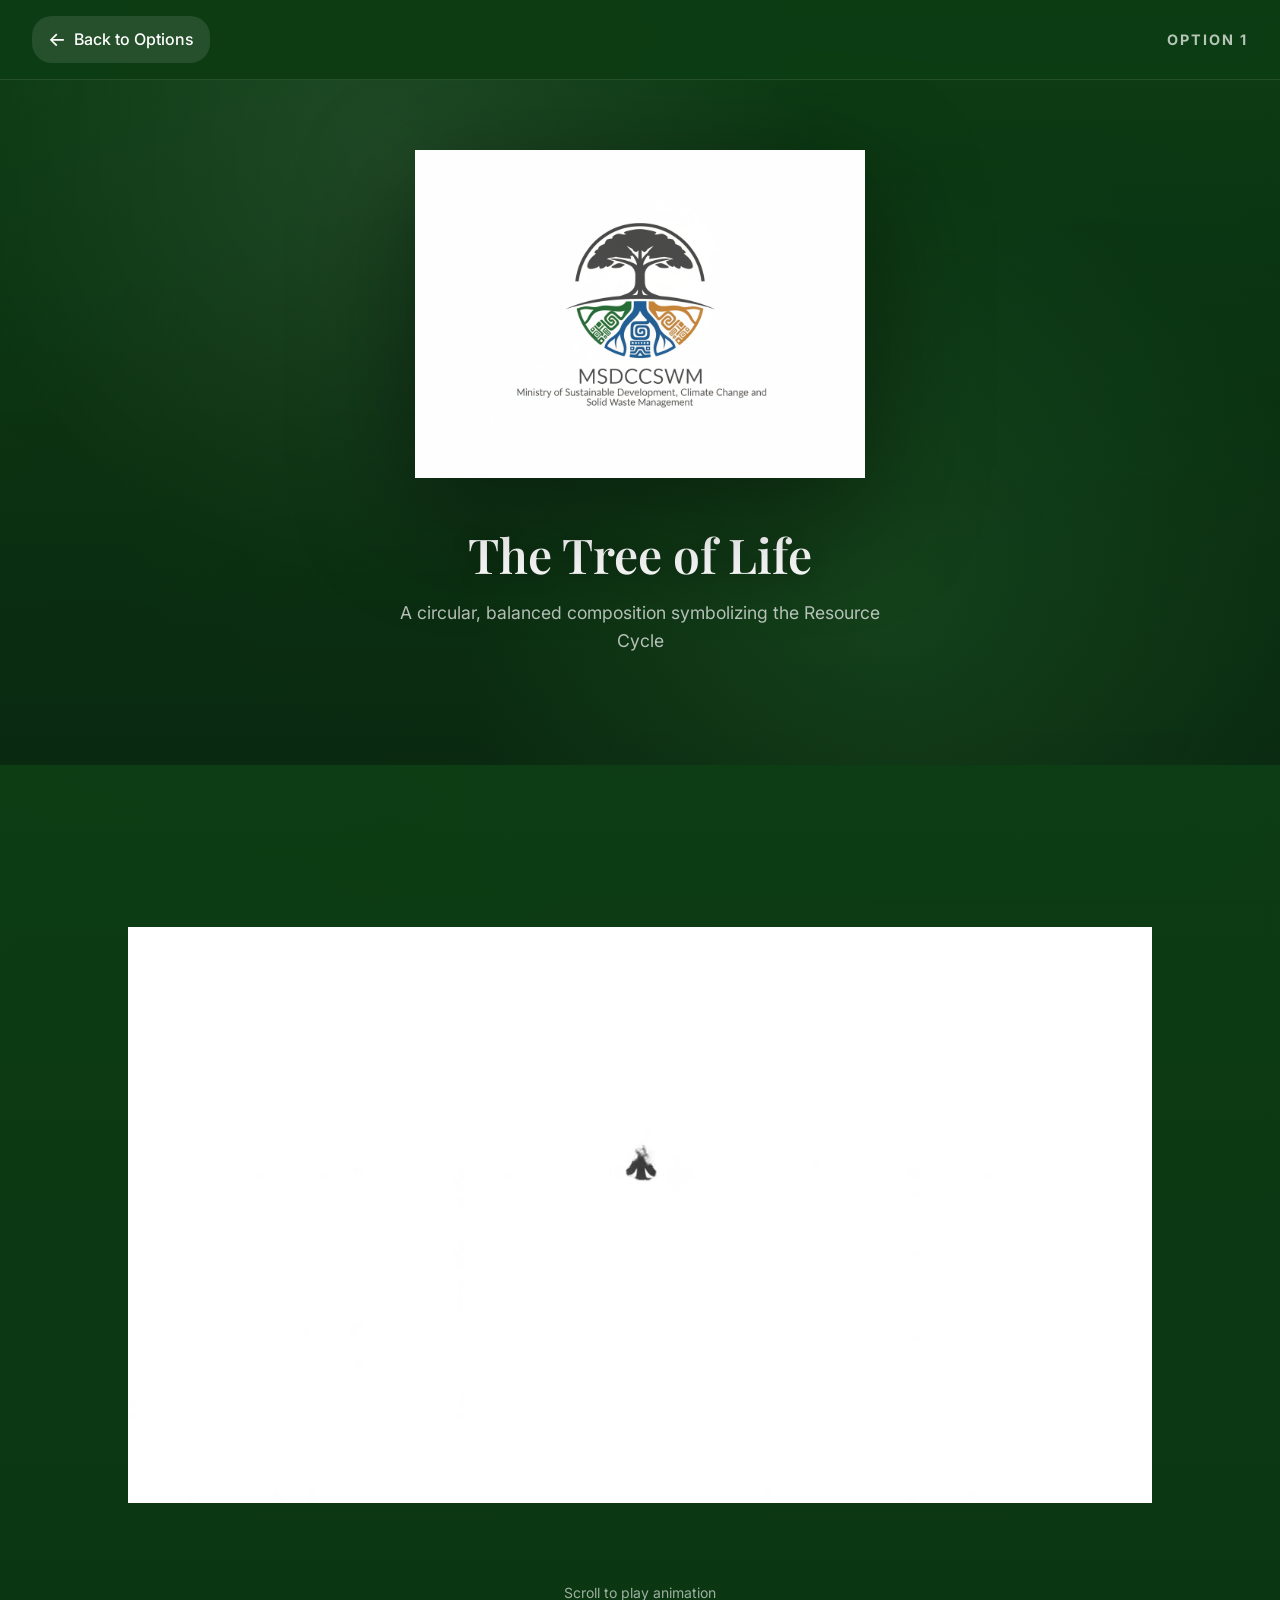
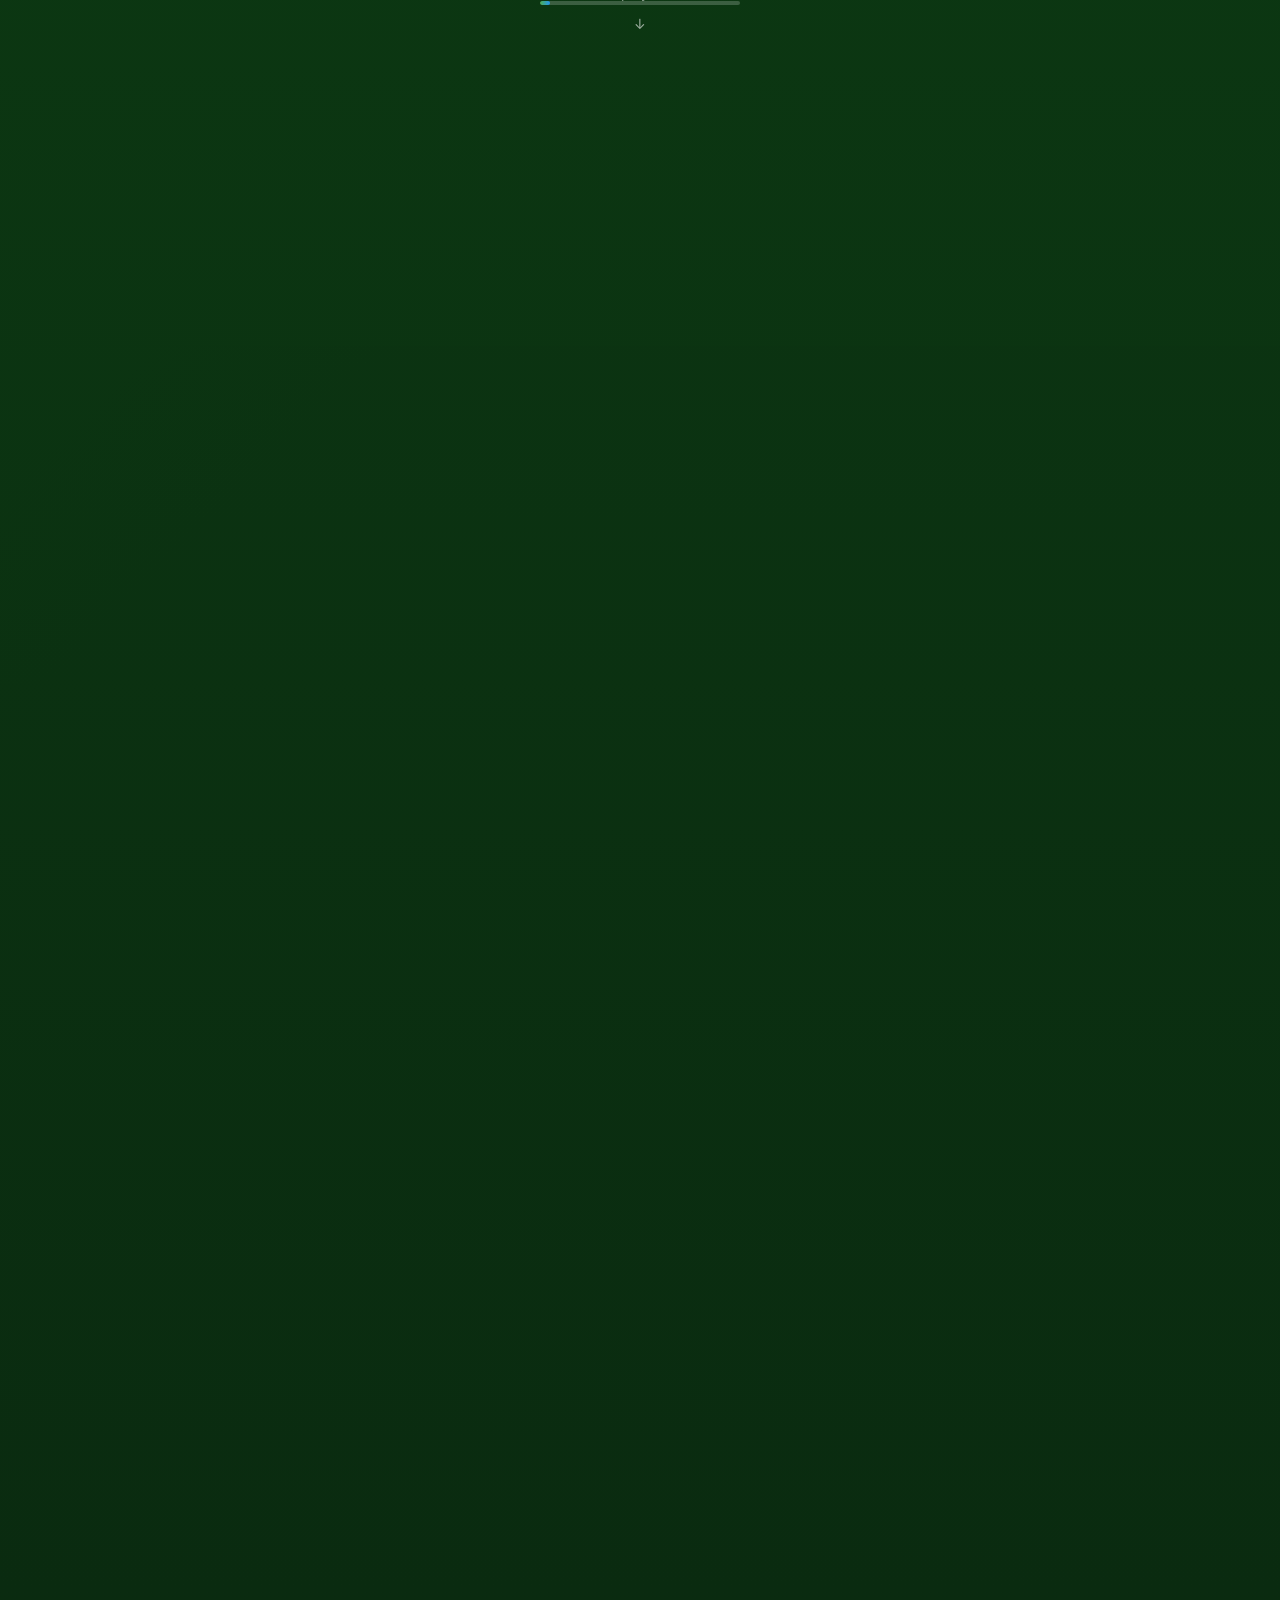
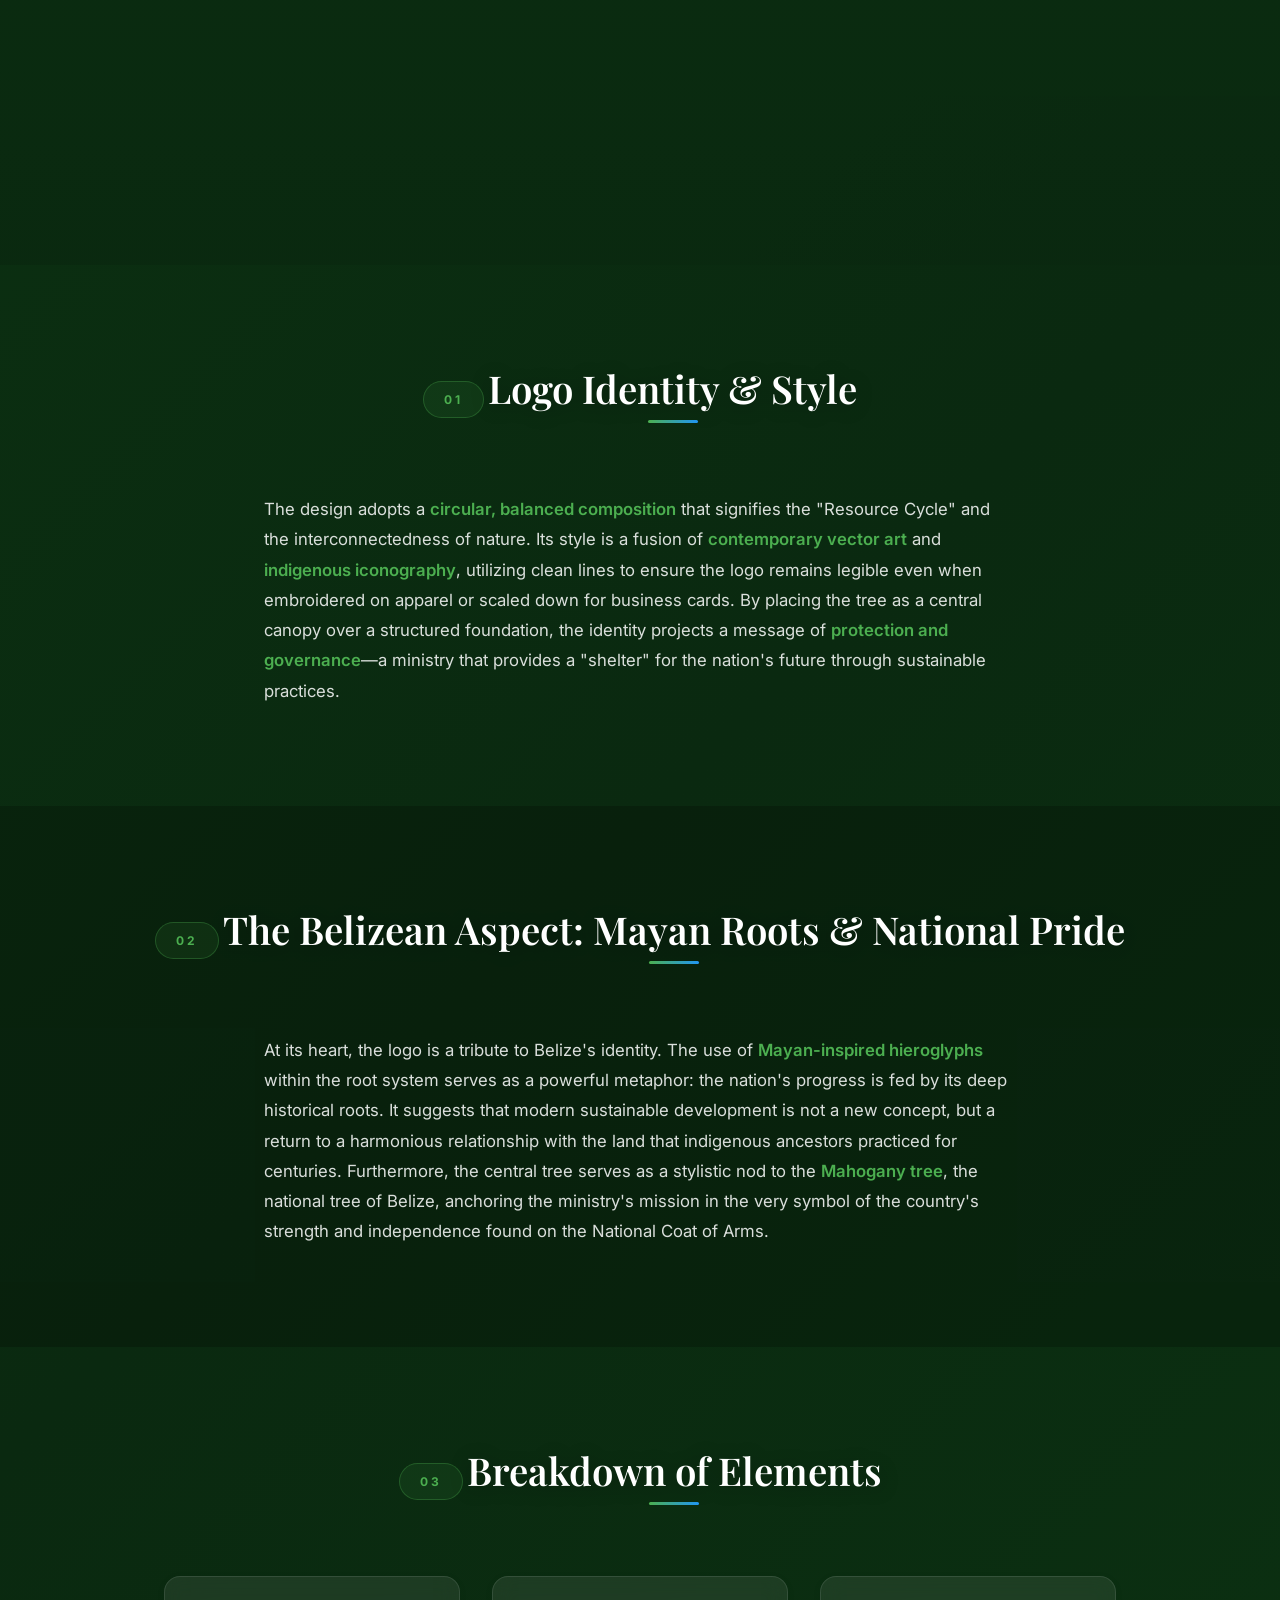
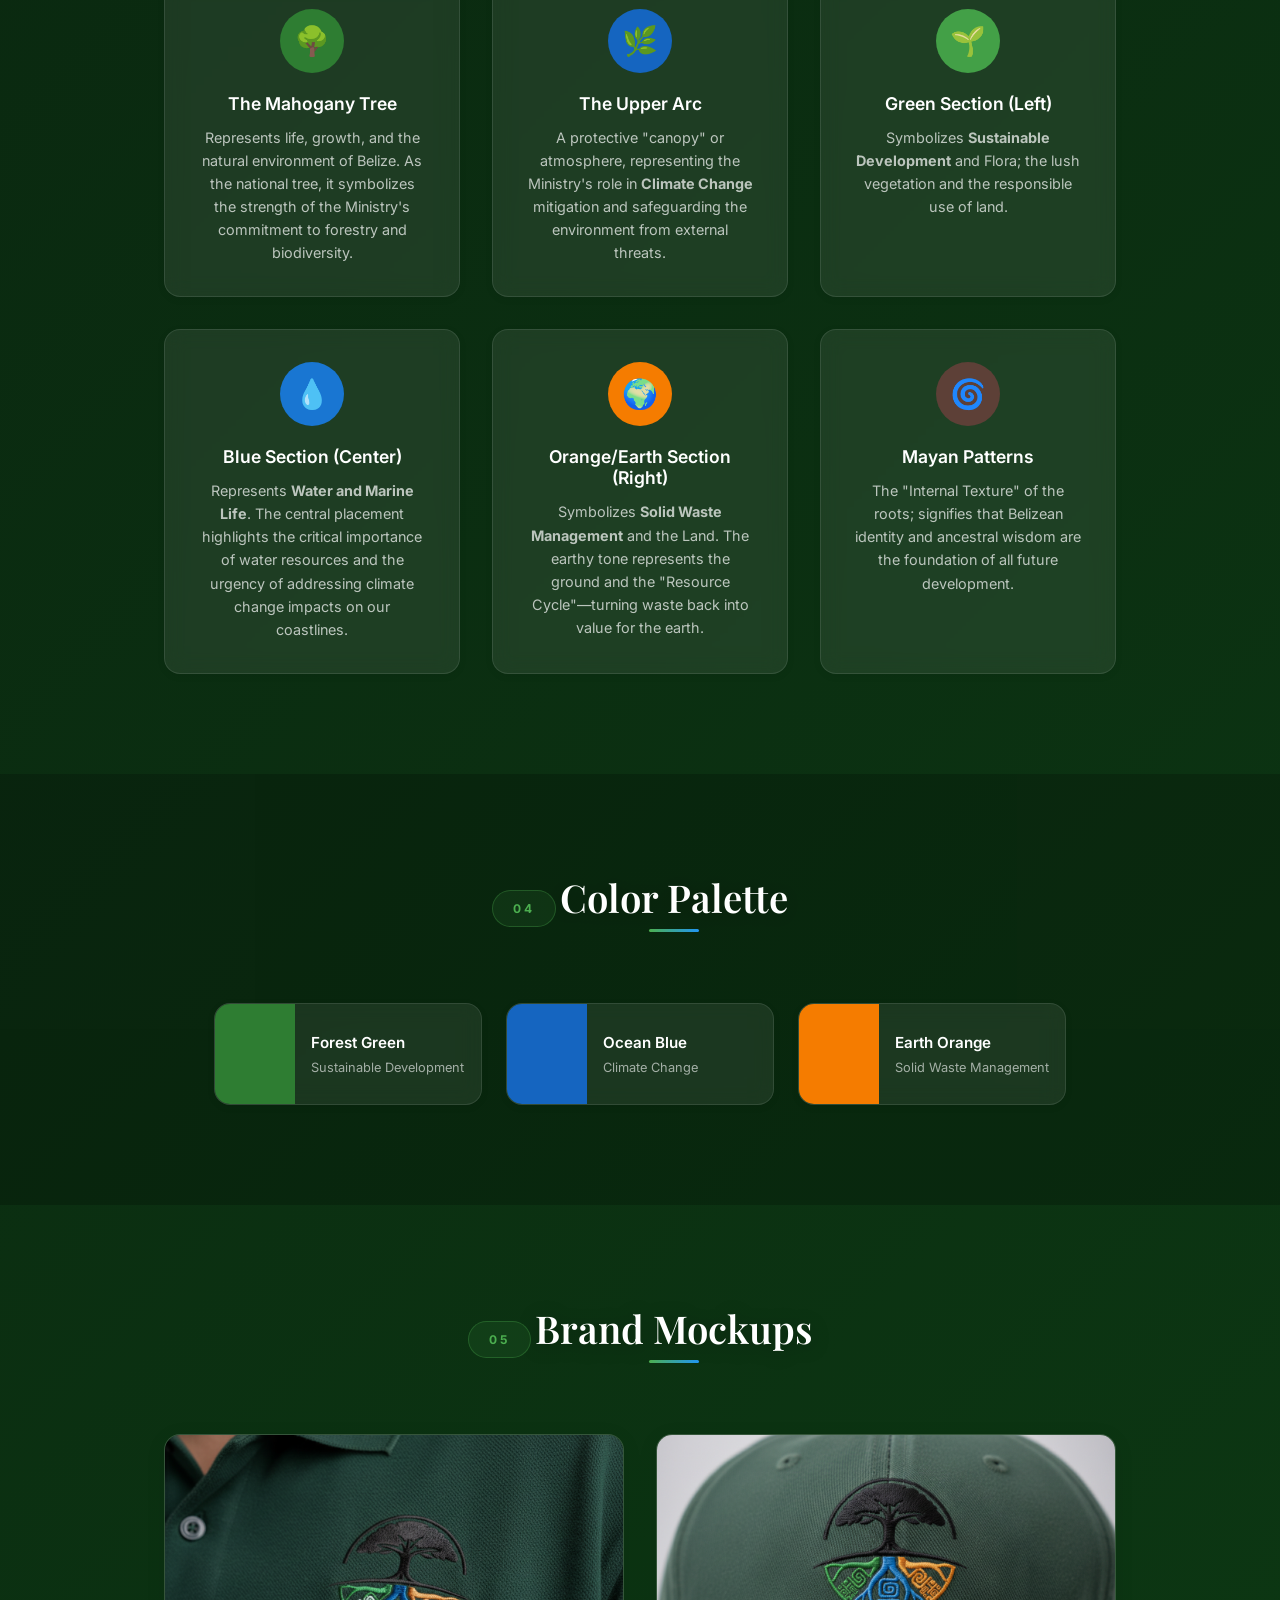
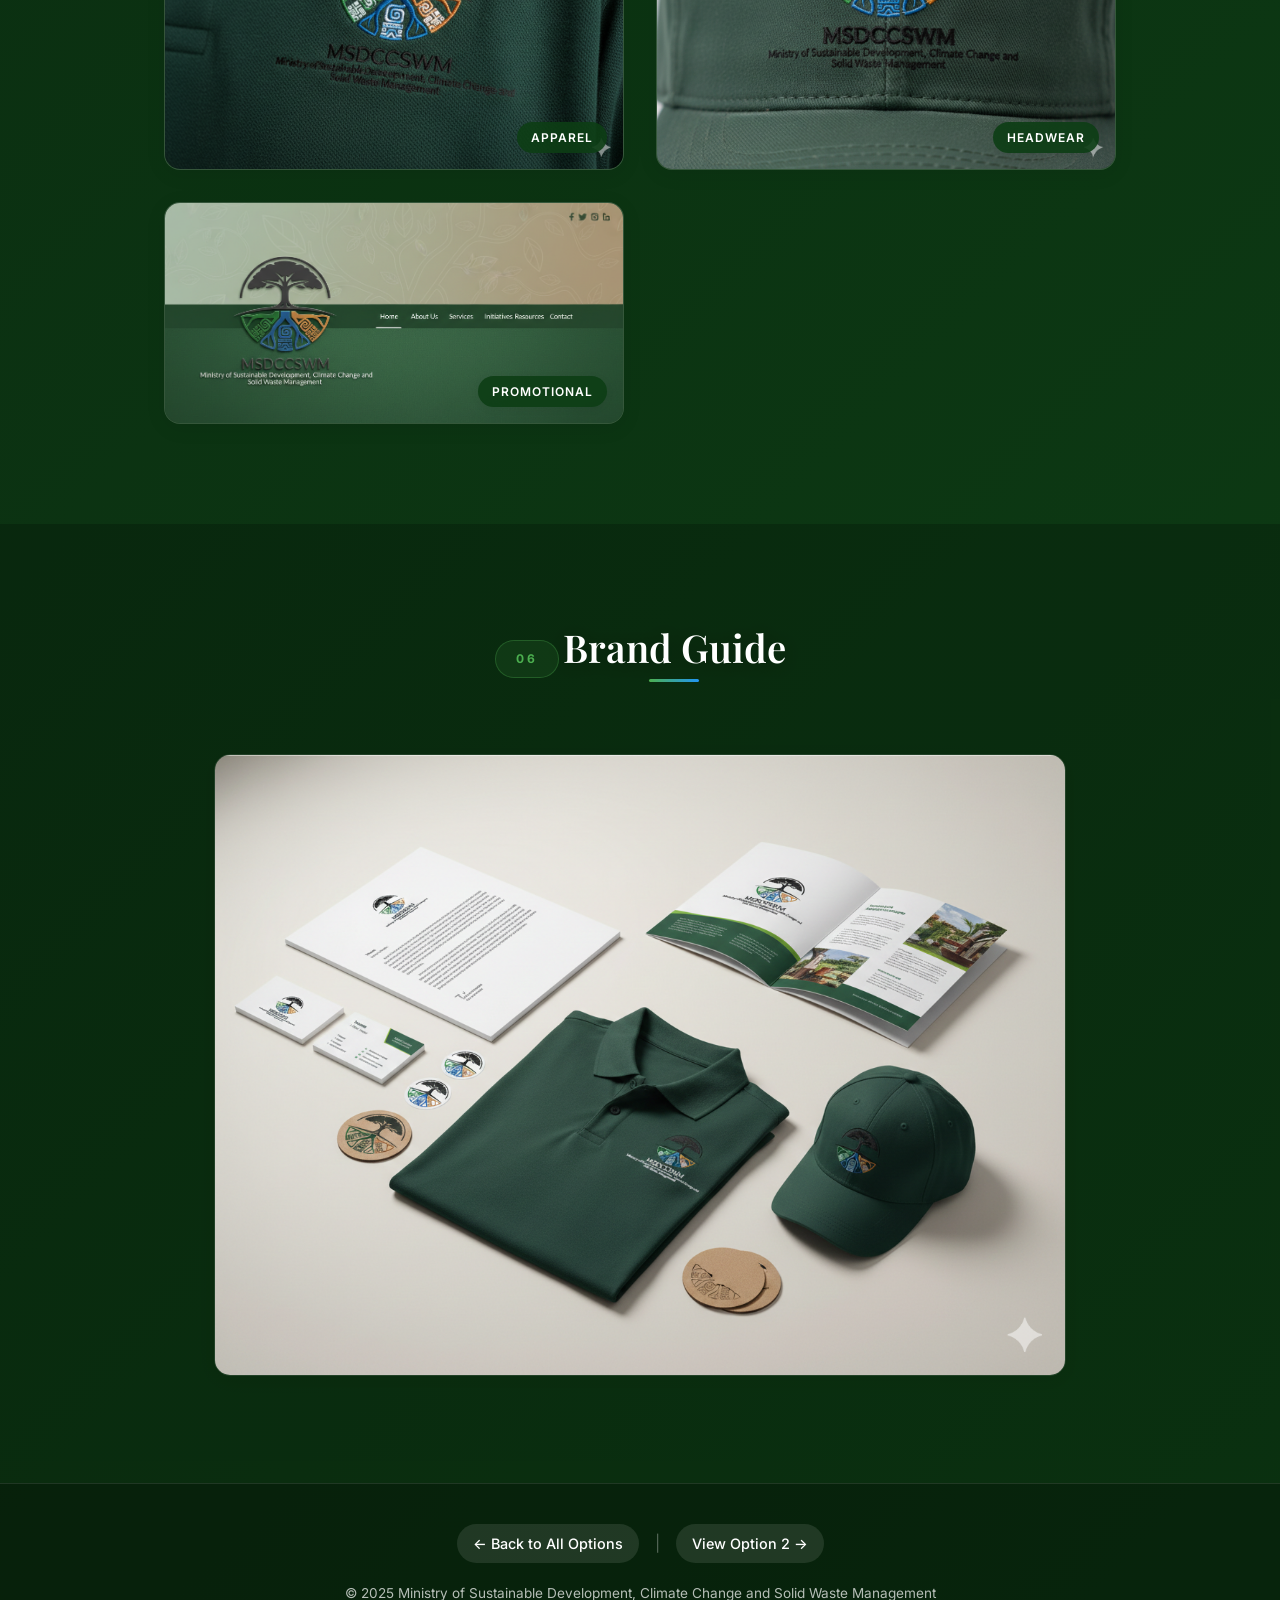
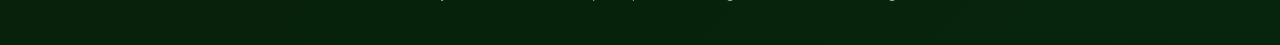
==== commit fcb355c4: "Add scroll-based logo animations - Working V1.1" ====
--- a/public/option1/index.html
+++ b/public/option1/index.html
@@ -32,6 +32,20 @@
         </div>
     </section>
 
+    <!-- Scroll Animation Section -->
+    <section class="scroll-animation-section" id="scrollAnimation">
+        <div class="scroll-animation-container">
+            <canvas id="animationCanvas"></canvas>
+            <div class="scroll-progress">
+                <div class="scroll-progress-bar"></div>
+            </div>
+            <div class="scroll-hint">
+                <span>Scroll to play animation</span>
+                <div class="scroll-icon">↓</div>
+            </div>
+        </div>
+    </section>
+
     <!-- Logo Identity -->
     <section class="content-section" id="identity">
         <div class="container">
--- a/public/css/option.css
+++ b/public/css/option.css
@@ -600,3 +600,70 @@
         height: 60px;
     }
 }
+
+/* Scroll Animation Section */
+.scroll-animation-section {
+    position: relative;
+    height: 300vh;
+    background: linear-gradient(180deg, rgba(13, 61, 20, 0.95) 0%, rgba(10, 41, 16, 0.98) 100%);
+}
+
+.scroll-animation-container {
+    position: sticky;
+    top: 0;
+    height: 100vh;
+    display: flex;
+    flex-direction: column;
+    justify-content: center;
+    align-items: center;
+    overflow: hidden;
+}
+
+#animationCanvas {
+    max-width: 80%;
+    max-height: 70vh;
+    object-fit: contain;
+}
+
+.scroll-progress {
+    position: absolute;
+    bottom: 60px;
+    left: 50%;
+    transform: translateX(-50%);
+    width: 200px;
+    height: 4px;
+    background: rgba(255,255,255,0.2);
+    border-radius: 2px;
+    overflow: hidden;
+}
+
+.scroll-progress-bar {
+    height: 100%;
+    width: 0%;
+    background: linear-gradient(90deg, #4CAF50, #2196F3);
+    border-radius: 2px;
+    transition: width 0.1s ease-out;
+}
+
+.scroll-hint {
+    position: absolute;
+    bottom: 30px;
+    left: 50%;
+    transform: translateX(-50%);
+    display: flex;
+    flex-direction: column;
+    align-items: center;
+    gap: 8px;
+    color: rgba(255,255,255,0.6);
+    font-size: 14px;
+}
+
+.scroll-icon {
+    animation: scrollBounce 2s infinite;
+}
+
+@keyframes scrollBounce {
+    0%, 20%, 50%, 80%, 100% { transform: translateY(0); }
+    40% { transform: translateY(8px); }
+    60% { transform: translateY(4px); }
+}
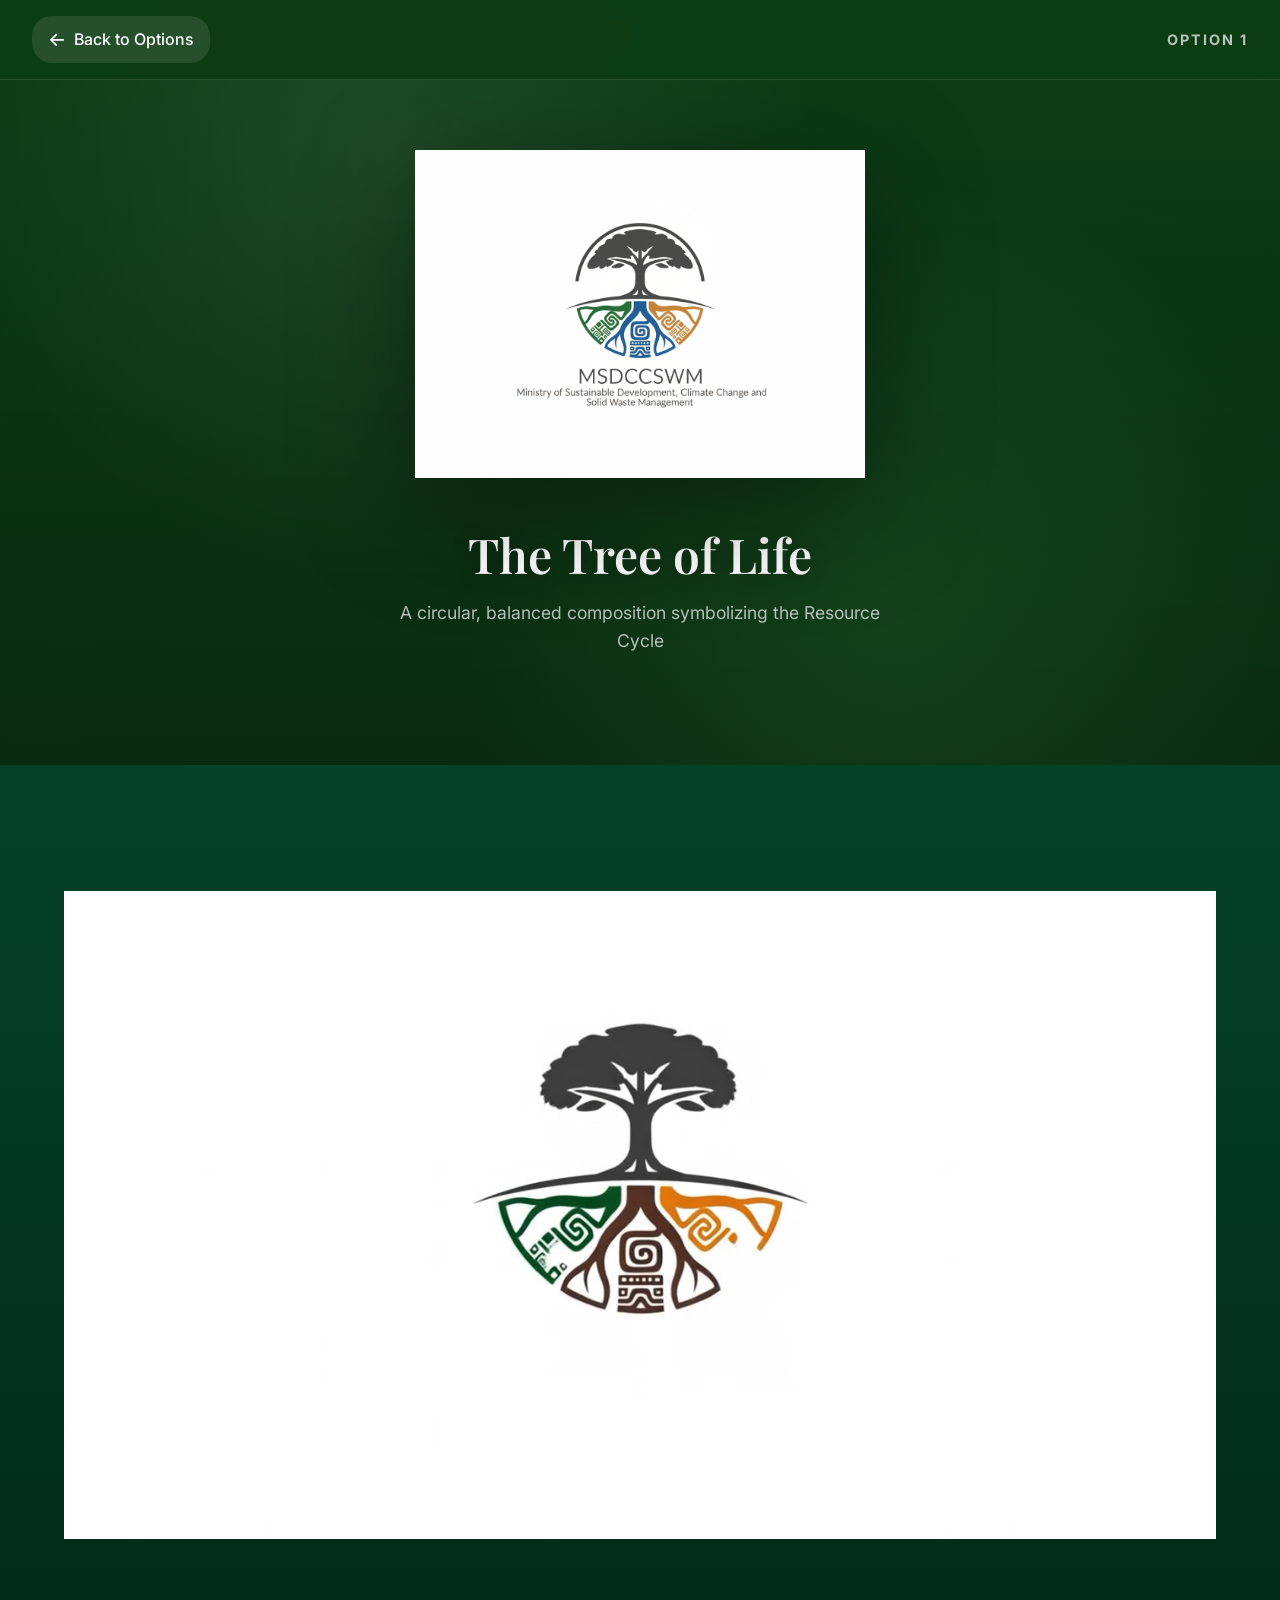
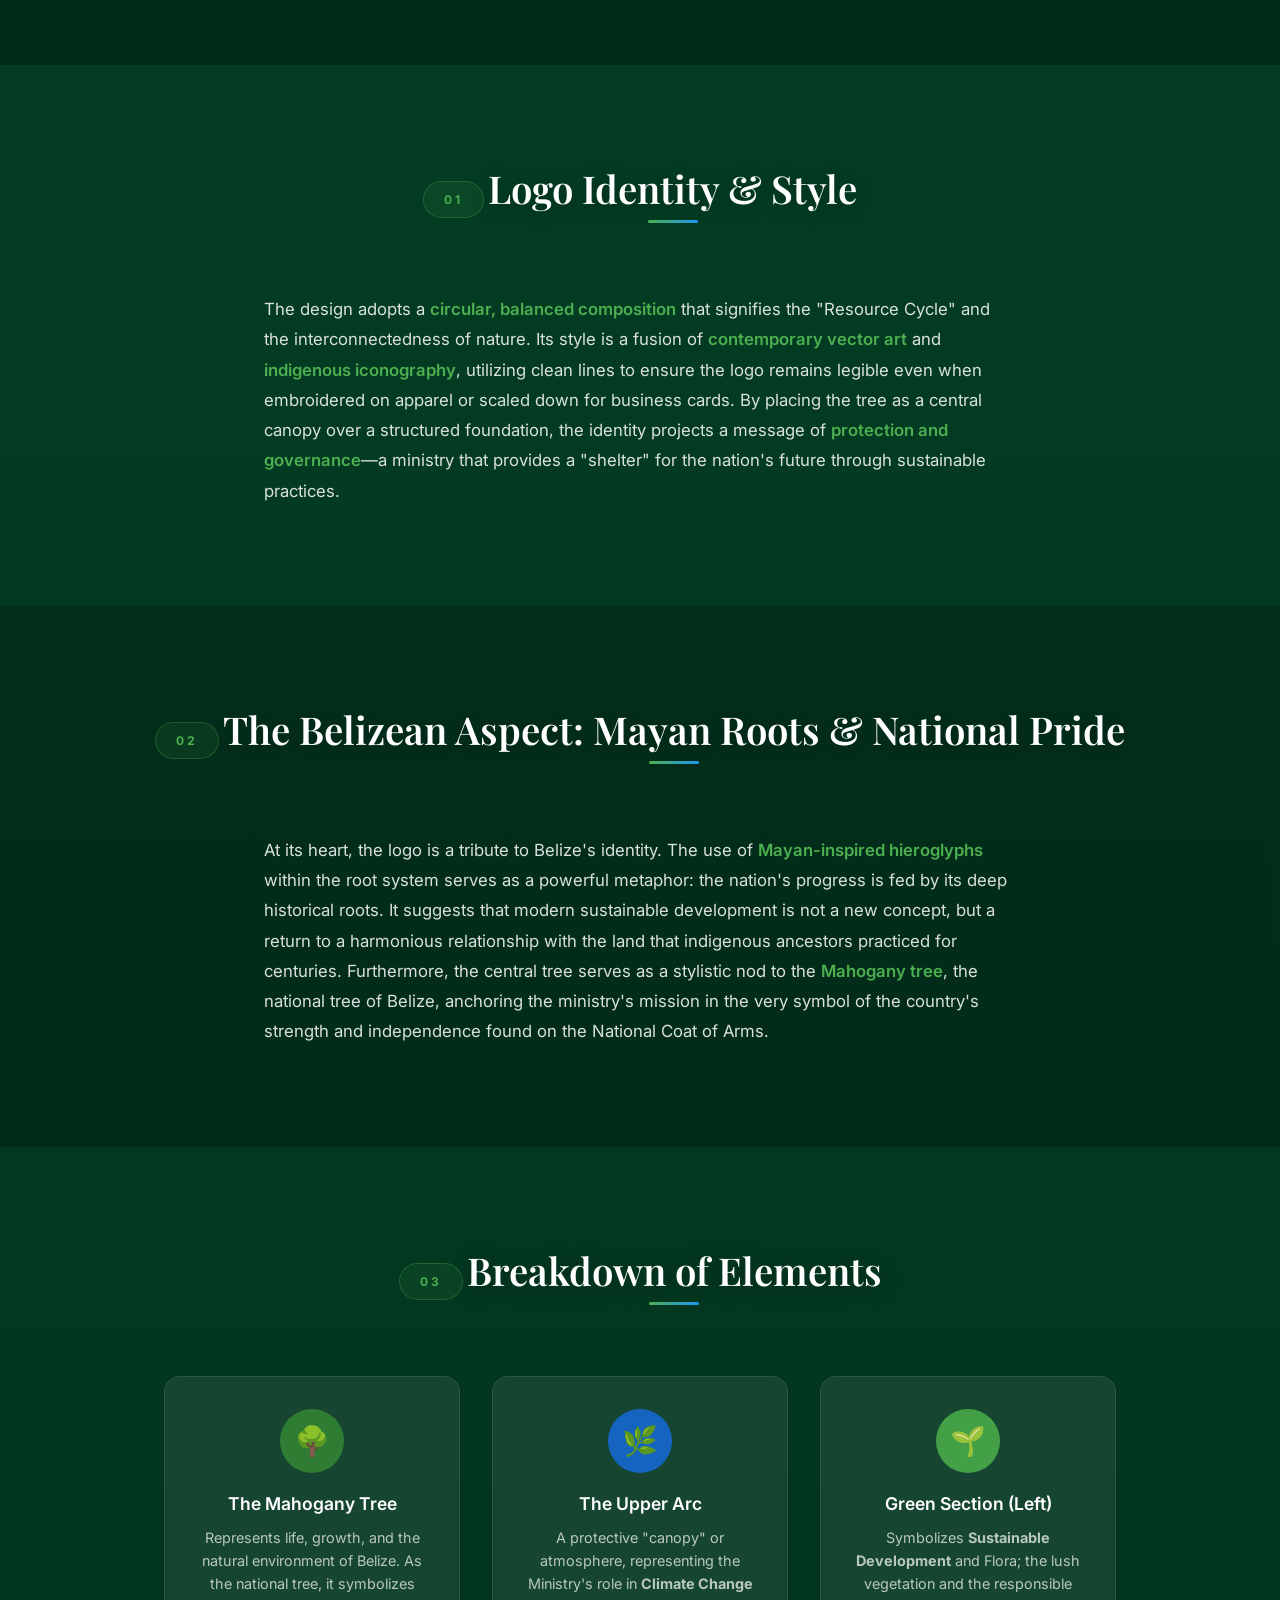
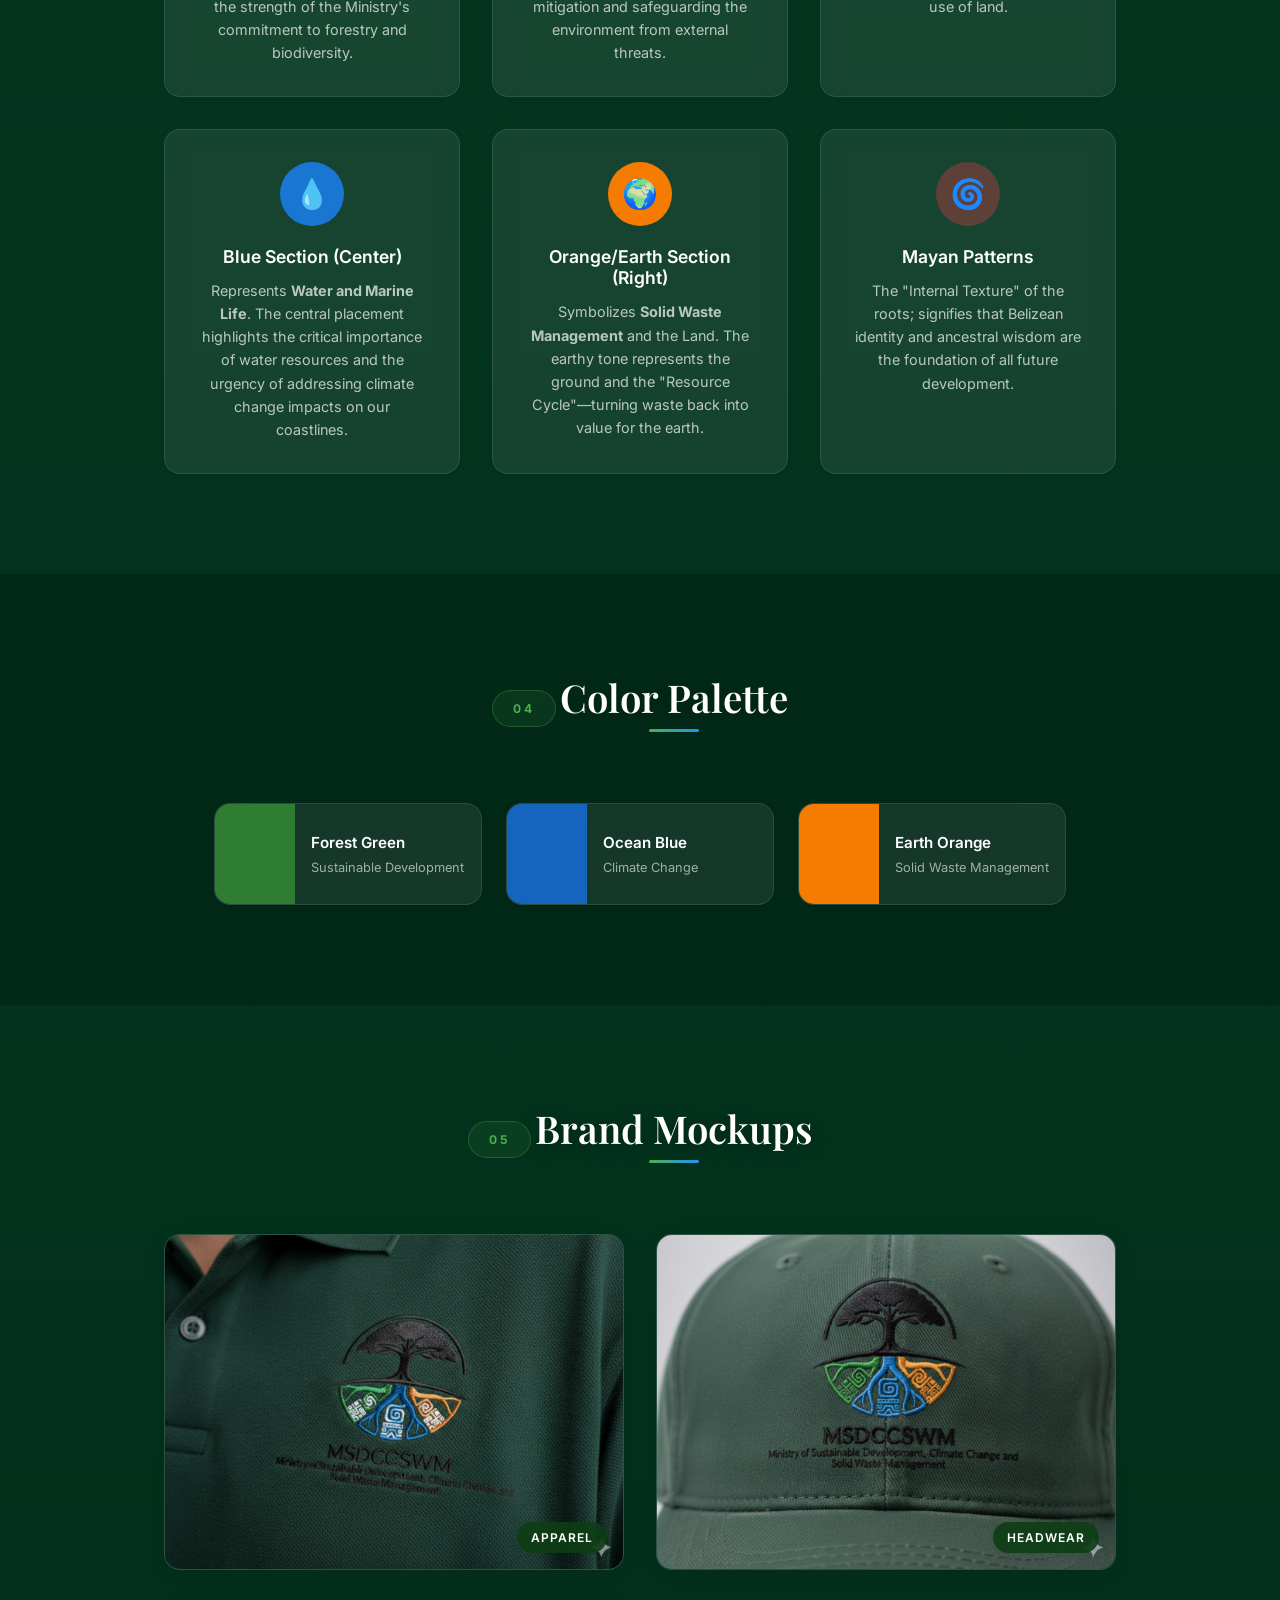
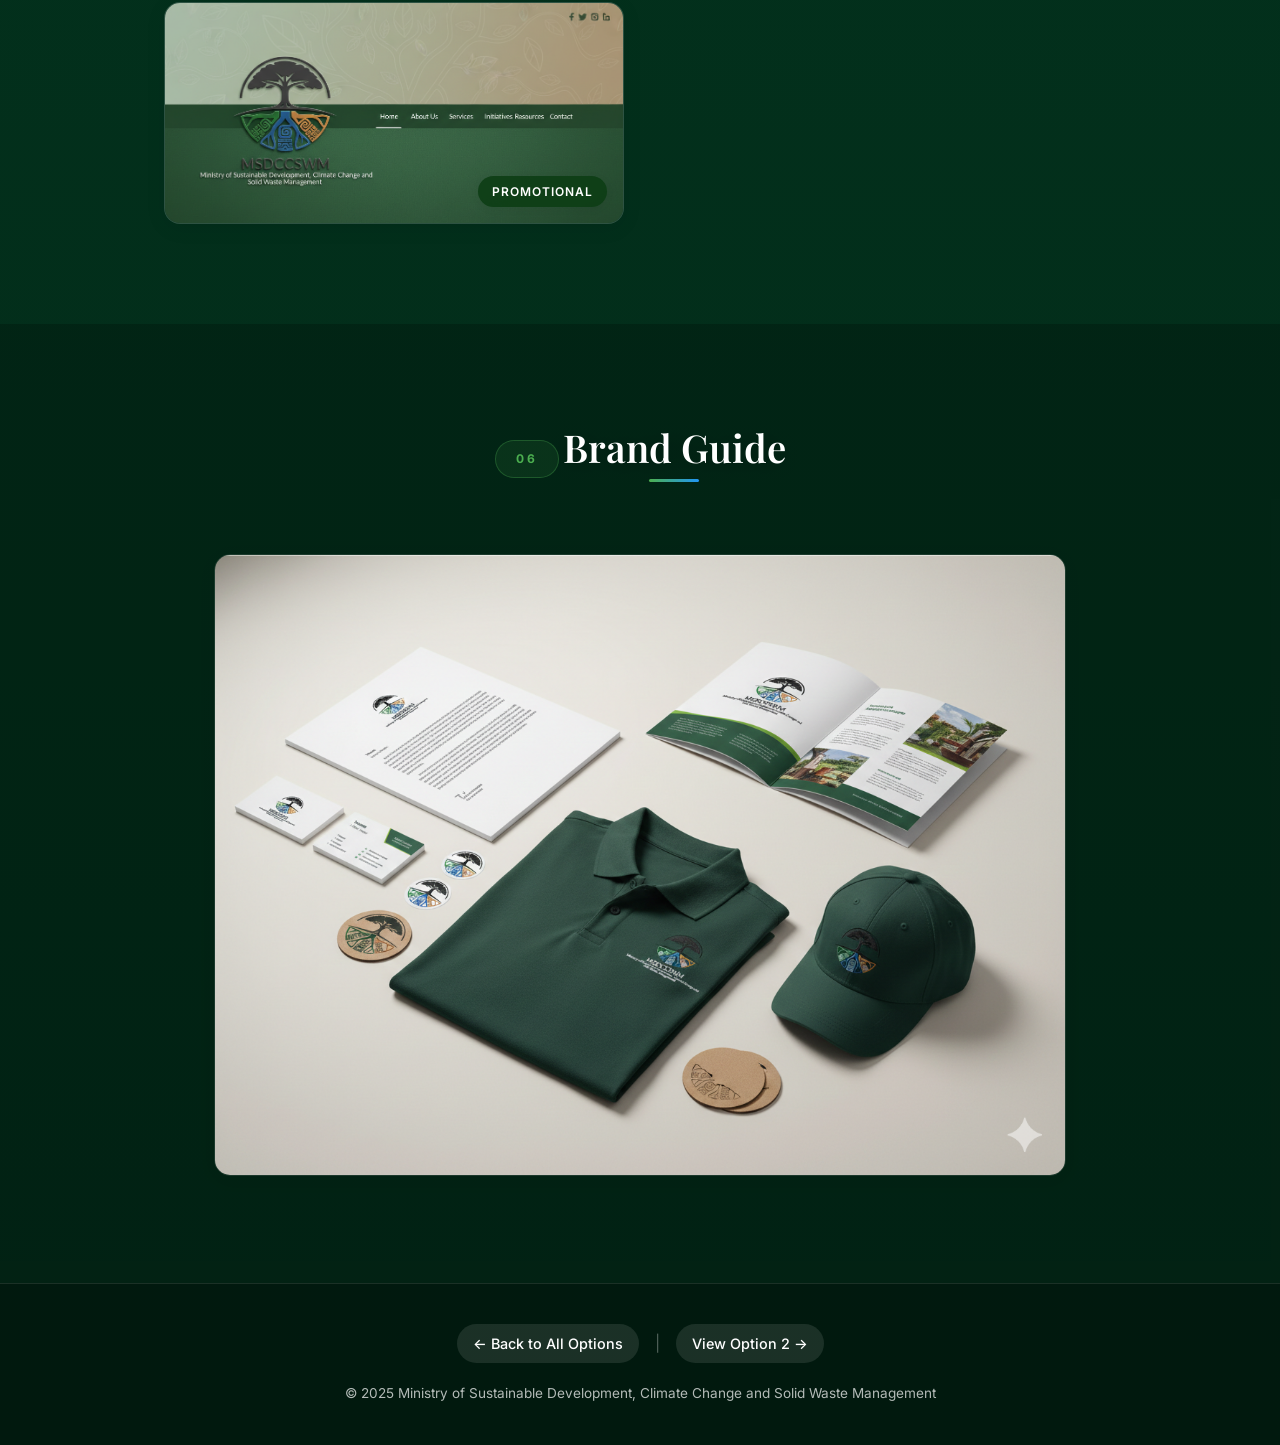
==== commit fb19c421: "Auto-play looping animation, smoother playback" ====
--- a/public/option1/index.html
+++ b/public/option1/index.html
@@ -36,13 +36,6 @@
     <section class="scroll-animation-section" id="scrollAnimation">
         <div class="scroll-animation-container">
             <canvas id="animationCanvas"></canvas>
-            <div class="scroll-progress">
-                <div class="scroll-progress-bar"></div>
-            </div>
-            <div class="scroll-hint">
-                <span>Scroll to play animation</span>
-                <div class="scroll-icon">↓</div>
-            </div>
         </div>
     </section>
 
--- a/public/css/styles.css
+++ b/public/css/styles.css
@@ -2,7 +2,8 @@
     --primary-green: #1B5E20;
     --primary-blue: #0277BD;
     --primary-orange: #F57C00;
-    --dark-green: #0D3D14;
+    --dark-green: #044227;
+    --darker-green: #022a18;
     --text-dark: #1a1a1a;
     --text-light: #888;
     --bg-light: #f5f5f0;
@@ -28,7 +29,7 @@
 
 body {
     font-family: 'Inter', -apple-system, BlinkMacSystemFont, sans-serif;
-    background: linear-gradient(135deg, var(--dark-green) 0%, #0a2910 50%, var(--dark-green) 100%);
+    background: linear-gradient(180deg, var(--dark-green) 0%, var(--darker-green) 100%);
     color: var(--white);
     line-height: 1.6;
     overflow-x: hidden;
@@ -156,17 +157,127 @@
     50% { box-shadow: 0 0 60px rgba(27, 94, 32, 0.5); }
 }
 
-/* Old Logo Section */
+/* Old Logo Section - App-like UI */
 .old-logo-section {
     min-height: 100vh;
     display: flex;
     flex-direction: column;
     justify-content: center;
     align-items: center;
-    padding: 60px 24px;
-    position: relative;
-    background: linear-gradient(180deg, rgba(13, 61, 20, 0.95) 0%, rgba(10, 41, 16, 0.98) 100%);
+    padding: 40px 24px;
+    position: relative;
+    background: linear-gradient(180deg, var(--dark-green) 0%, var(--darker-green) 100%);
     overflow: hidden;
+}
+
+.old-logo-section::before {
+    content: '';
+    position: absolute;
+    top: 0;
+    left: 0;
+    right: 0;
+    bottom: 0;
+    background: 
+        radial-gradient(circle at 20% 20%, rgba(255,255,255,0.08) 0%, transparent 30%),
+        radial-gradient(circle at 80% 80%, rgba(76, 175, 80, 0.15) 0%, transparent 40%);
+    pointer-events: none;
+}
+
+/* App-like floating cards behind logo */
+.logo-card {
+    position: absolute;
+    background: rgba(255, 255, 255, 0.08);
+    backdrop-filter: blur(10px);
+    border: 1px solid rgba(255, 255, 255, 0.15);
+    border-radius: var(--radius-lg);
+    padding: 20px 28px;
+    display: flex;
+    align-items: center;
+    gap: 16px;
+    transition: all 0.4s ease;
+    animation: floatCard 6s ease-in-out infinite;
+    cursor: pointer;
+    z-index: 0;
+}
+
+.logo-card:hover {
+    background: rgba(255, 255, 255, 0.12);
+    transform: translateY(-5px);
+}
+
+.logo-card-icon {
+    width: 48px;
+    height: 48px;
+    border-radius: 12px;
+    display: flex;
+    align-items: center;
+    justify-content: center;
+    font-size: 1.5rem;
+}
+
+.logo-card:nth-child(1) { top: 15%; left: 8%; animation-delay: 0s; }
+.logo-card:nth-child(2) { top: 25%; right: 10%; animation-delay: 1s; }
+.logo-card:nth-child(3) { bottom: 25%; left: 12%; animation-delay: 2s; }
+.logo-card:nth-child(4) { bottom: 20%; right: 8%; animation-delay: 3s; }
+
+@keyframes floatCard {
+    0%, 100% { transform: translateY(0); }
+    50% { transform: translateY(-10px); }
+}
+
+.logo-card-icon.green { background: linear-gradient(135deg, #4CAF50, #2E7D32); }
+.logo-card-icon.blue { background: linear-gradient(135deg, #2196F3, #1565C0); }
+.logo-card-icon.orange { background: linear-gradient(135deg, #FF9800, #F57C00); }
+.logo-card-icon.teal { background: linear-gradient(135deg, #00BCD4, #00838F); }
+
+.logo-card-text {
+    display: flex;
+    flex-direction: column;
+}
+
+.logo-card-title {
+    font-weight: 600;
+    font-size: 0.95rem;
+    color: var(--white);
+}
+
+.logo-card-subtitle {
+    font-size: 0.8rem;
+    color: rgba(255,255,255,0.6);
+}
+
+.section-label {
+    font-size: 12px;
+    font-weight: 600;
+    letter-spacing: 3px;
+    text-transform: uppercase;
+    color: rgba(255,255,255,0.6);
+    margin-bottom: 24px;
+    padding: 8px 20px;
+    border: 1px solid rgba(255,255,255,0.2);
+    border-radius: 30px;
+    animation: walkInUp 0.8s ease-out;
+    position: relative;
+    z-index: 1;
+}
+
+.old-logo-wrapper {
+    position: relative;
+    animation: scaleIn 1s ease-out, glowPulse 4s ease-in-out infinite;
+    z-index: 1;
+}
+
+.old-logo {
+    max-width: 700px !important;
+    width: 100%;
+    height: auto;
+    filter: drop-shadow(0 30px 80px rgba(0,0,0,0.5));
+    transition: transform 0.5s ease, filter 0.5s ease;
+}
+
+.old-logo:hover {
+    transform: scale(1.05);
+    filter: drop-shadow(0 40px 100px rgba(76, 175, 80, 0.4));
 }
 
 .old-logo-section::before {
--- a/public/css/option.css
+++ b/public/css/option.css
@@ -1,7 +1,12 @@
 /* Option Page Styles - Working V1 */
 
+:root {
+    --dark-green: #044227;
+    --darker-green: #022a18;
+}
+
 body {
-    background: linear-gradient(135deg, var(--dark-green) 0%, #0a2910 50%, var(--dark-green) 100%) !important;
+    background: linear-gradient(180deg, var(--dark-green) 0%, var(--darker-green) 100%) !important;
     color: var(--white) !important;
 }
 
@@ -604,14 +609,16 @@
 /* Scroll Animation Section */
 .scroll-animation-section {
     position: relative;
-    height: 300vh;
-    background: linear-gradient(180deg, rgba(13, 61, 20, 0.95) 0%, rgba(10, 41, 16, 0.98) 100%);
+    height: 100vh;
+    background: linear-gradient(180deg, var(--dark-green) 0%, var(--darker-green) 100%);
+    display: flex;
+    align-items: center;
+    justify-content: center;
 }
 
 .scroll-animation-container {
-    position: sticky;
-    top: 0;
-    height: 100vh;
+    width: 100%;
+    height: 100%;
     display: flex;
     flex-direction: column;
     justify-content: center;
@@ -620,29 +627,15 @@
 }
 
 #animationCanvas {
-    max-width: 80%;
-    max-height: 70vh;
+    max-width: 90%;
+    max-height: 80vh;
     object-fit: contain;
-}
-
-.scroll-progress {
-    position: absolute;
-    bottom: 60px;
-    left: 50%;
-    transform: translateX(-50%);
-    width: 200px;
-    height: 4px;
-    background: rgba(255,255,255,0.2);
-    border-radius: 2px;
-    overflow: hidden;
-}
-
-.scroll-progress-bar {
-    height: 100%;
-    width: 0%;
-    background: linear-gradient(90deg, #4CAF50, #2196F3);
-    border-radius: 2px;
-    transition: width 0.1s ease-out;
+    cursor: pointer;
+    transition: transform 0.3s ease;
+}
+
+#animationCanvas:hover {
+    transform: scale(1.02);
 }
 
 .scroll-hint {
@@ -650,12 +643,7 @@
     bottom: 30px;
     left: 50%;
     transform: translateX(-50%);
-    display: flex;
-    flex-direction: column;
-    align-items: center;
-    gap: 8px;
-    color: rgba(255,255,255,0.6);
-    font-size: 14px;
+    display: none; /* Hidden since auto-playing now */
 }
 
 .scroll-icon {
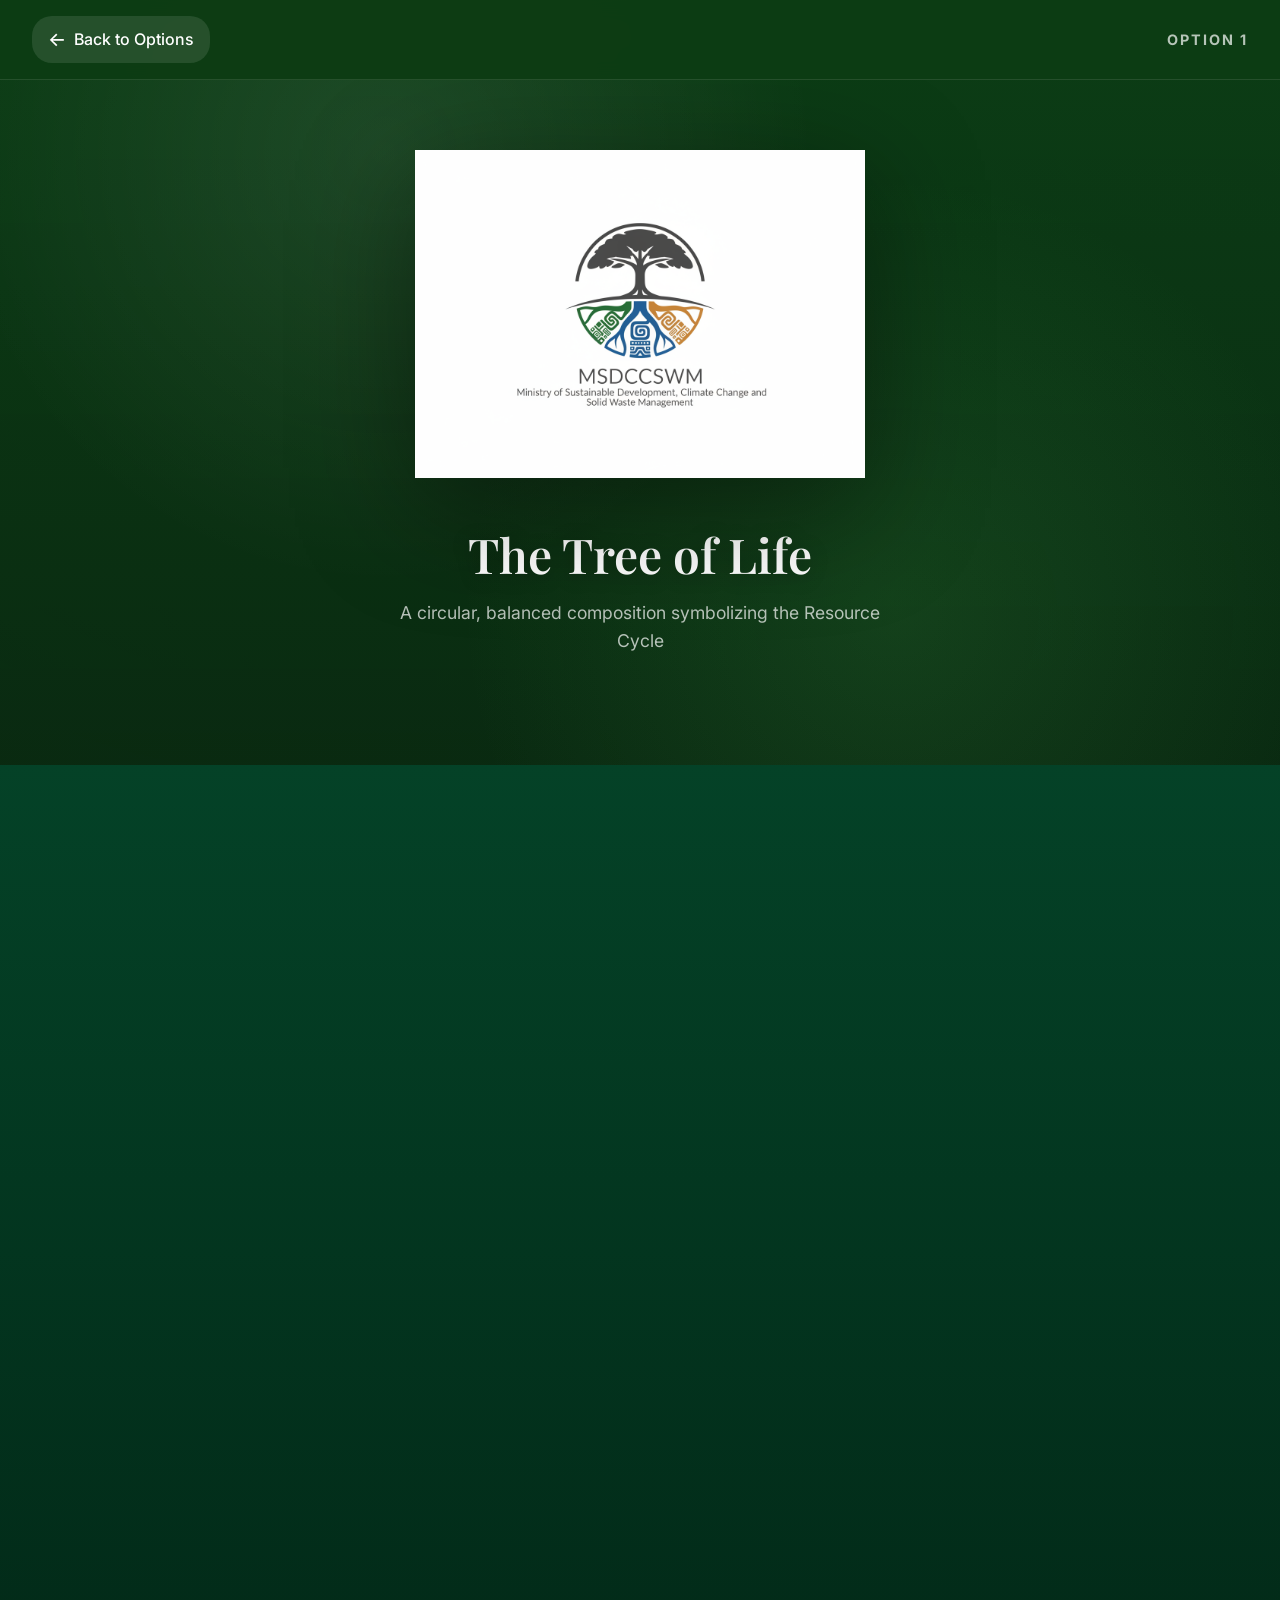
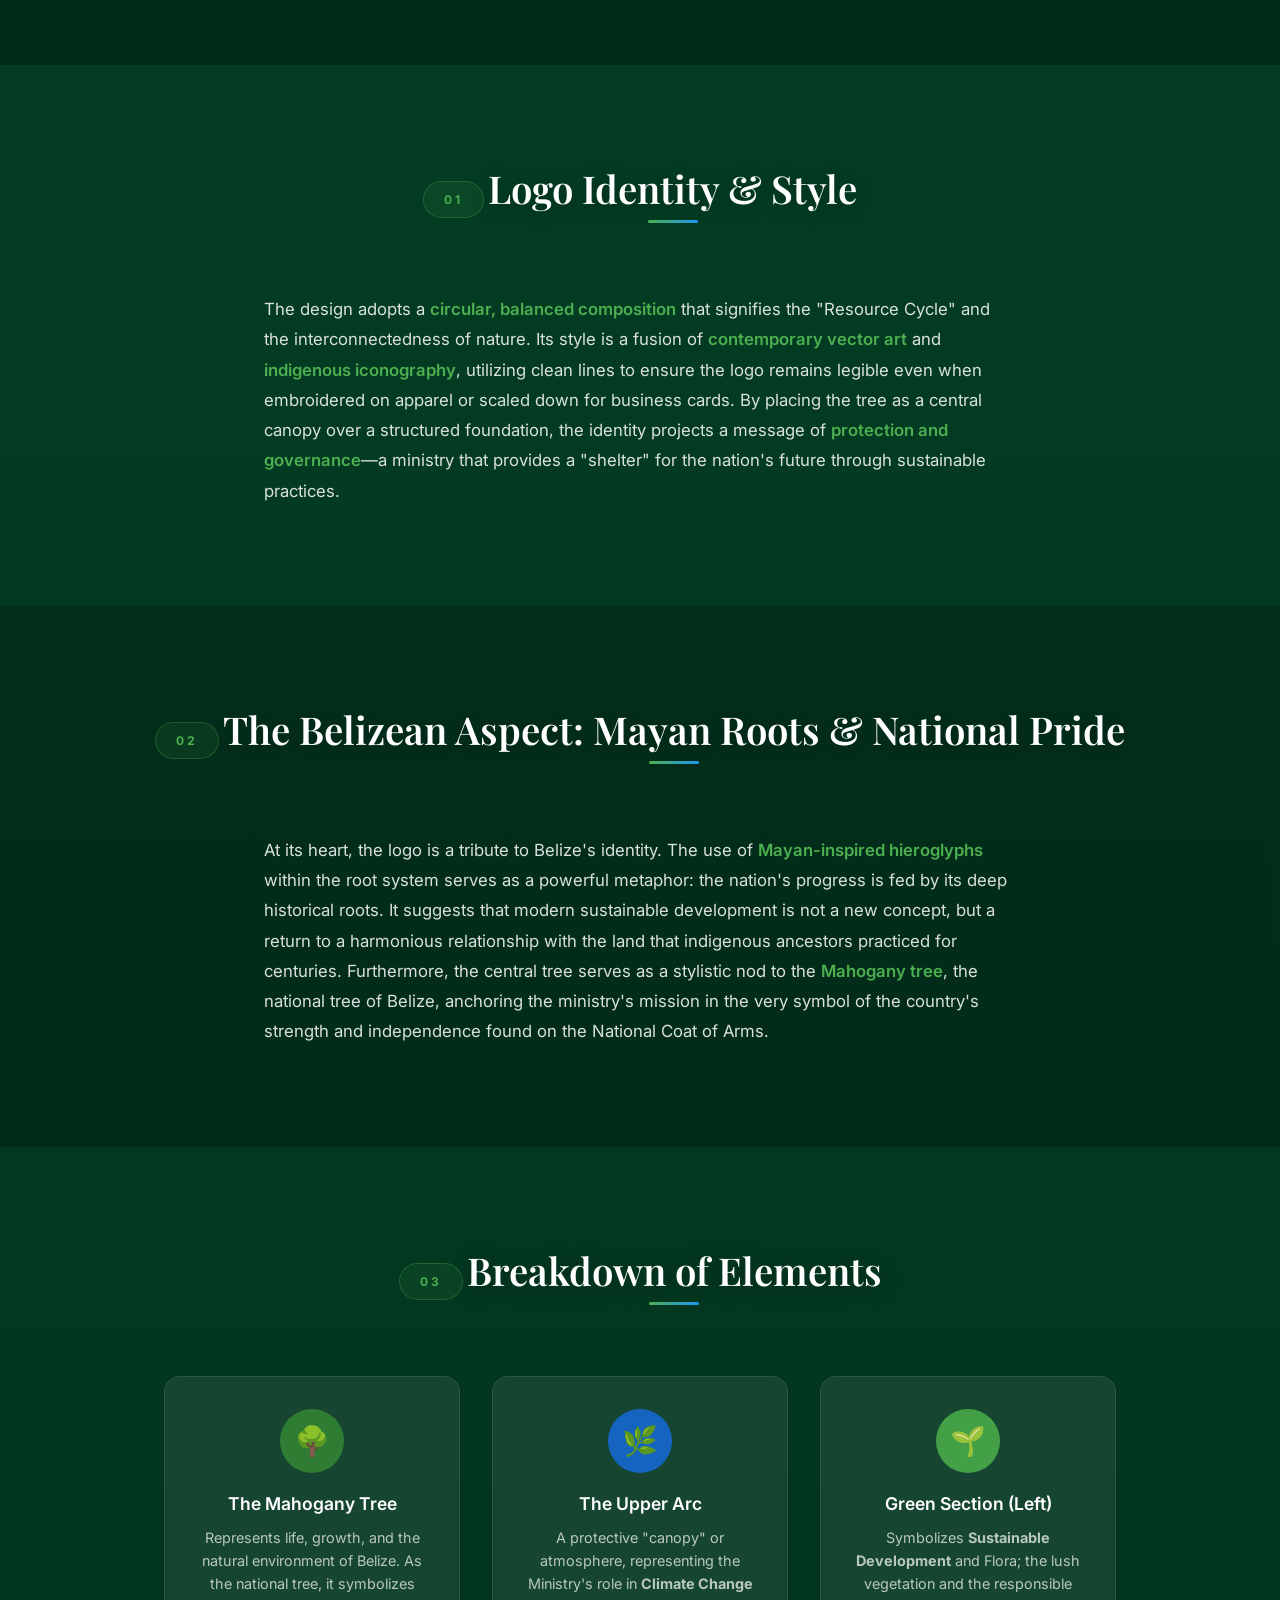
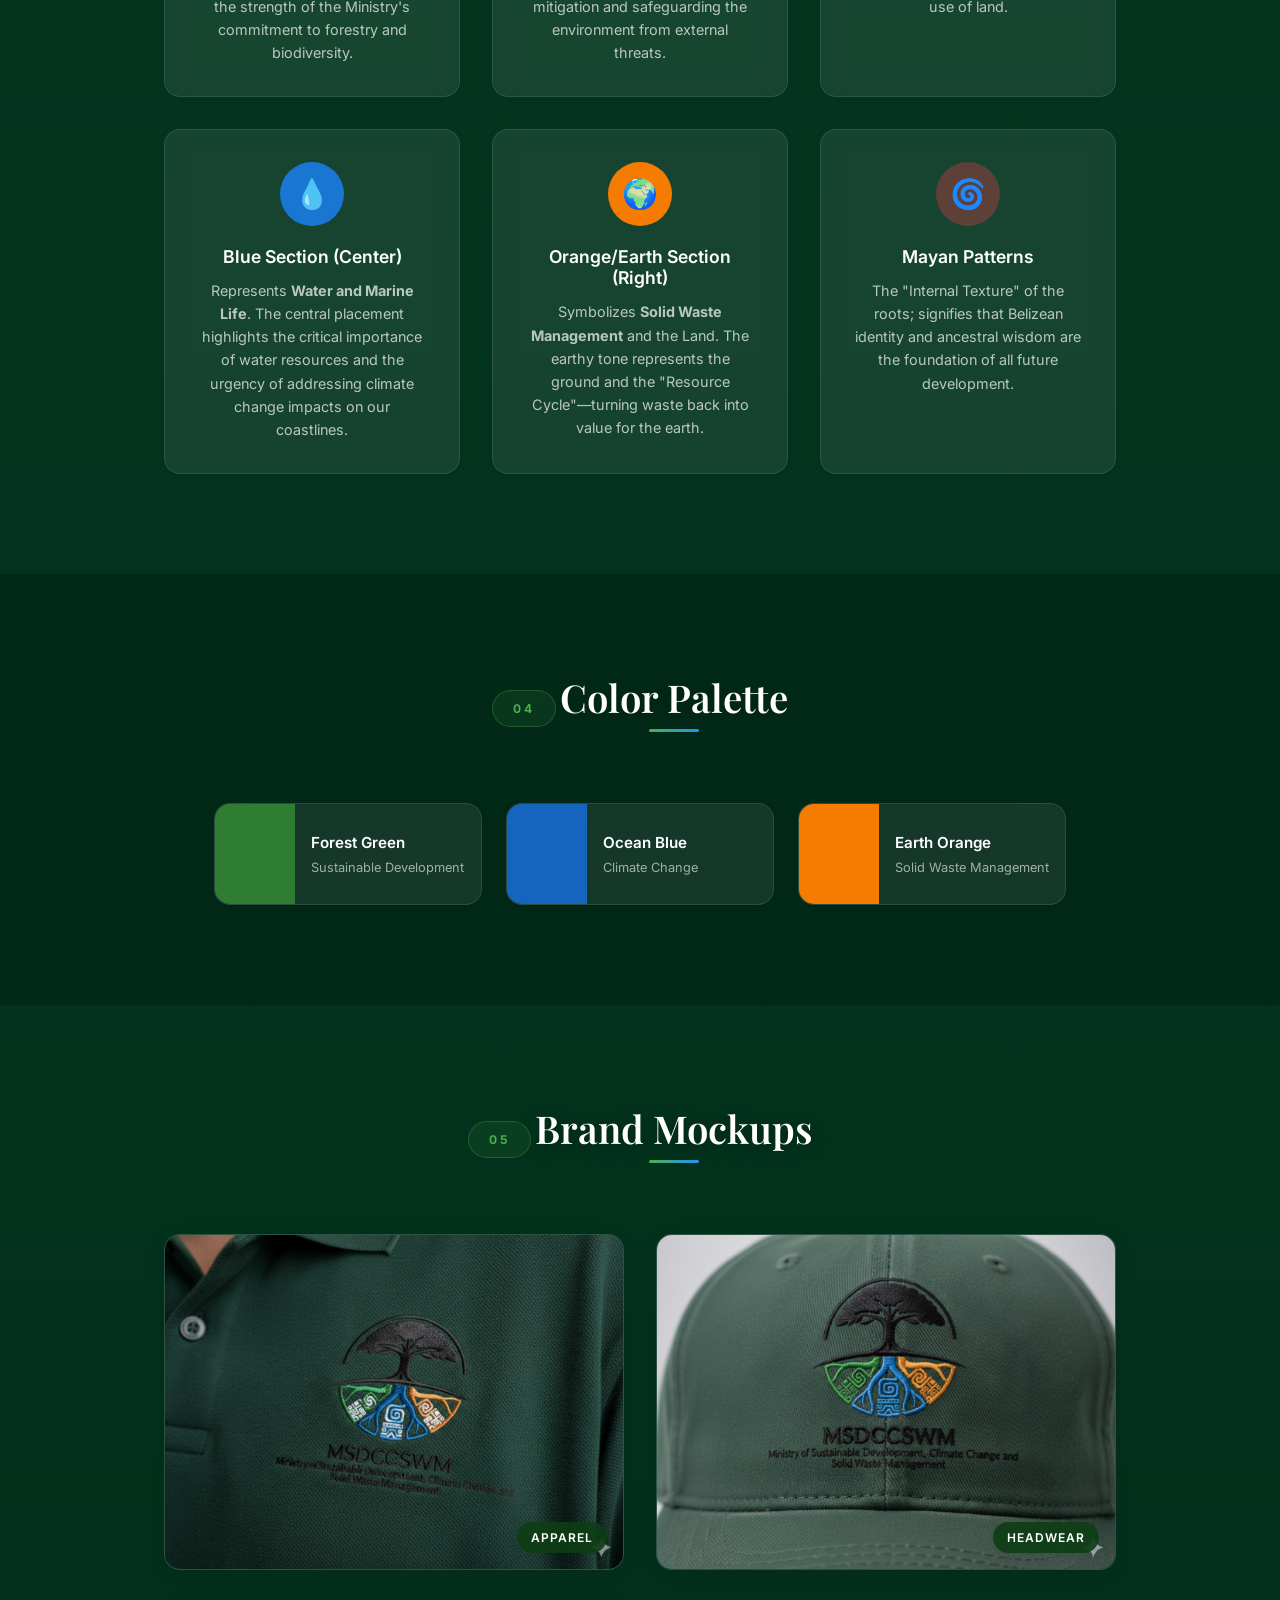
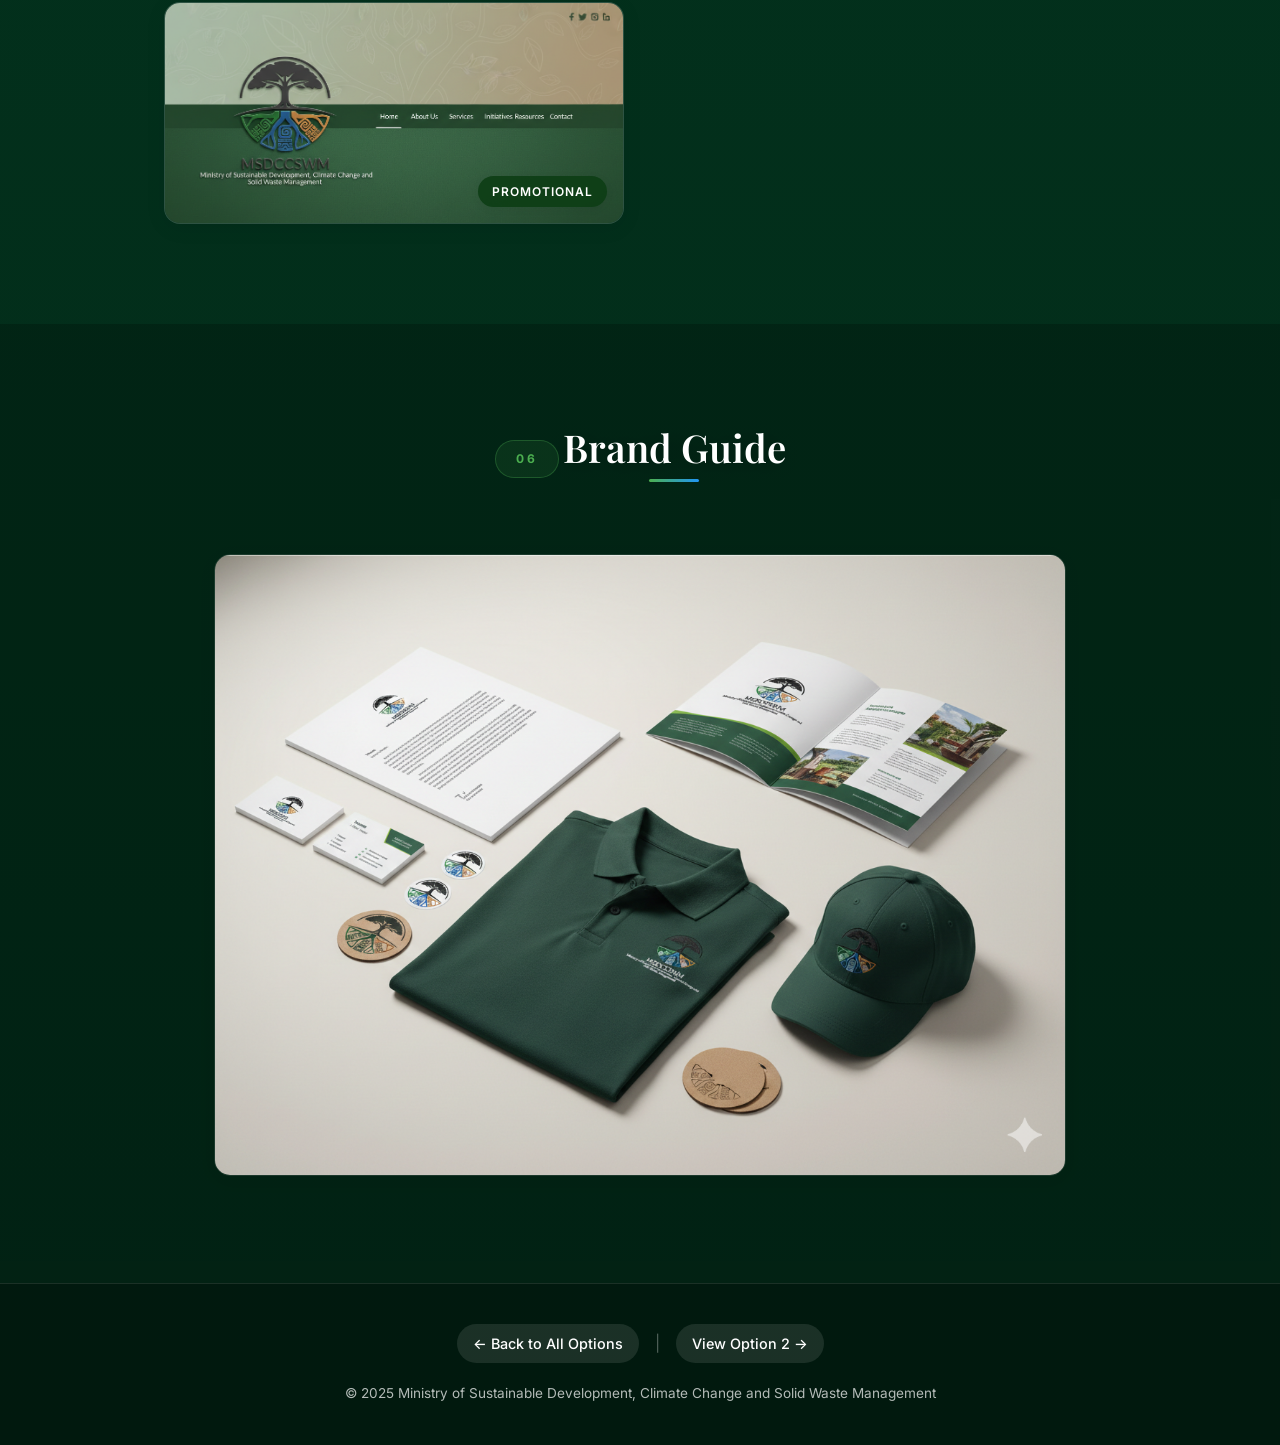
==== commit 85dee066: "Use video files for logo animations" ====
--- a/public/option1/index.html
+++ b/public/option1/index.html
@@ -35,7 +35,9 @@
     <!-- Scroll Animation Section -->
     <section class="scroll-animation-section" id="scrollAnimation">
         <div class="scroll-animation-container">
-            <canvas id="animationCanvas"></canvas>
+            <video class="logo-video" autoplay muted loop playsinline>
+                <source src="../logo animation/animation 1/animation 1.mp4" type="video/mp4">
+            </video>
         </div>
     </section>
 
--- a/public/css/option.css
+++ b/public/css/option.css
@@ -626,15 +626,17 @@
     overflow: hidden;
 }
 
-#animationCanvas {
+.logo-video {
     max-width: 90%;
     max-height: 80vh;
+    width: auto;
+    height: auto;
     object-fit: contain;
     cursor: pointer;
     transition: transform 0.3s ease;
 }
 
-#animationCanvas:hover {
+.logo-video:hover {
     transform: scale(1.02);
 }
 
